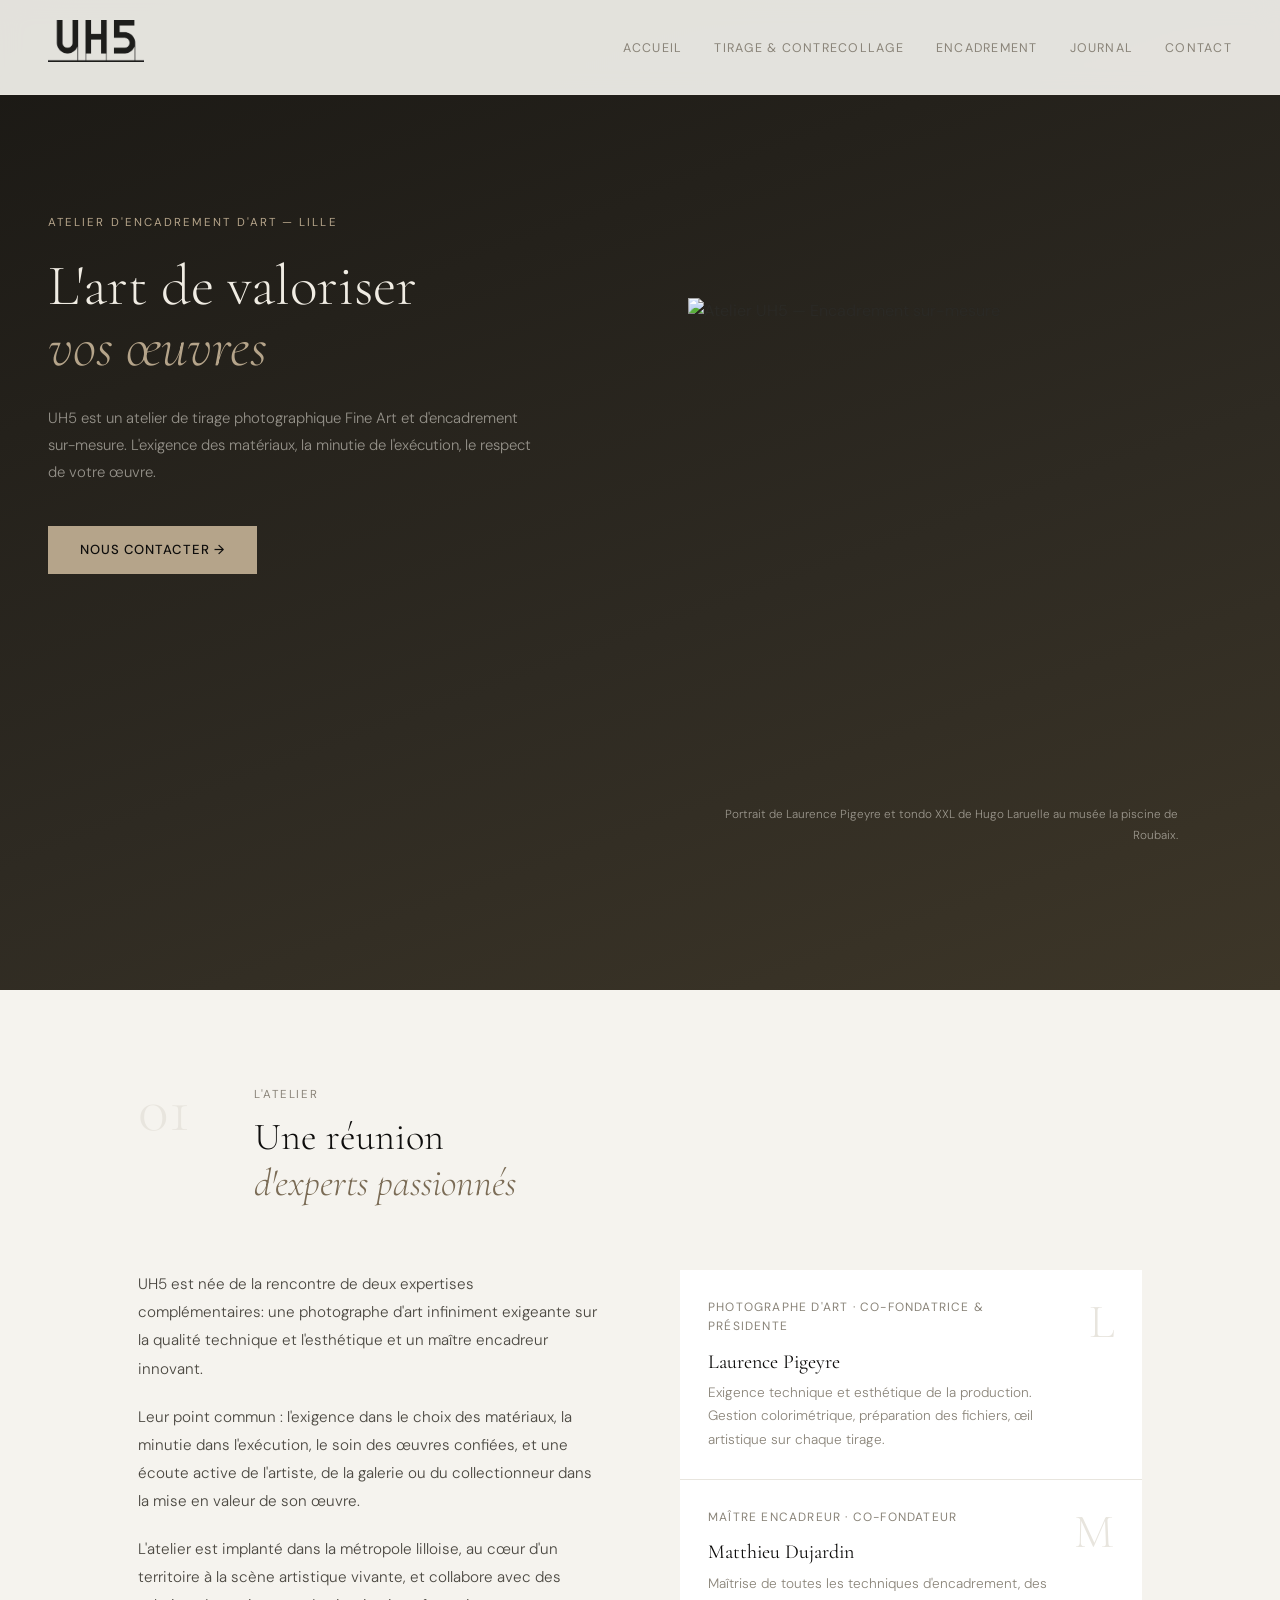
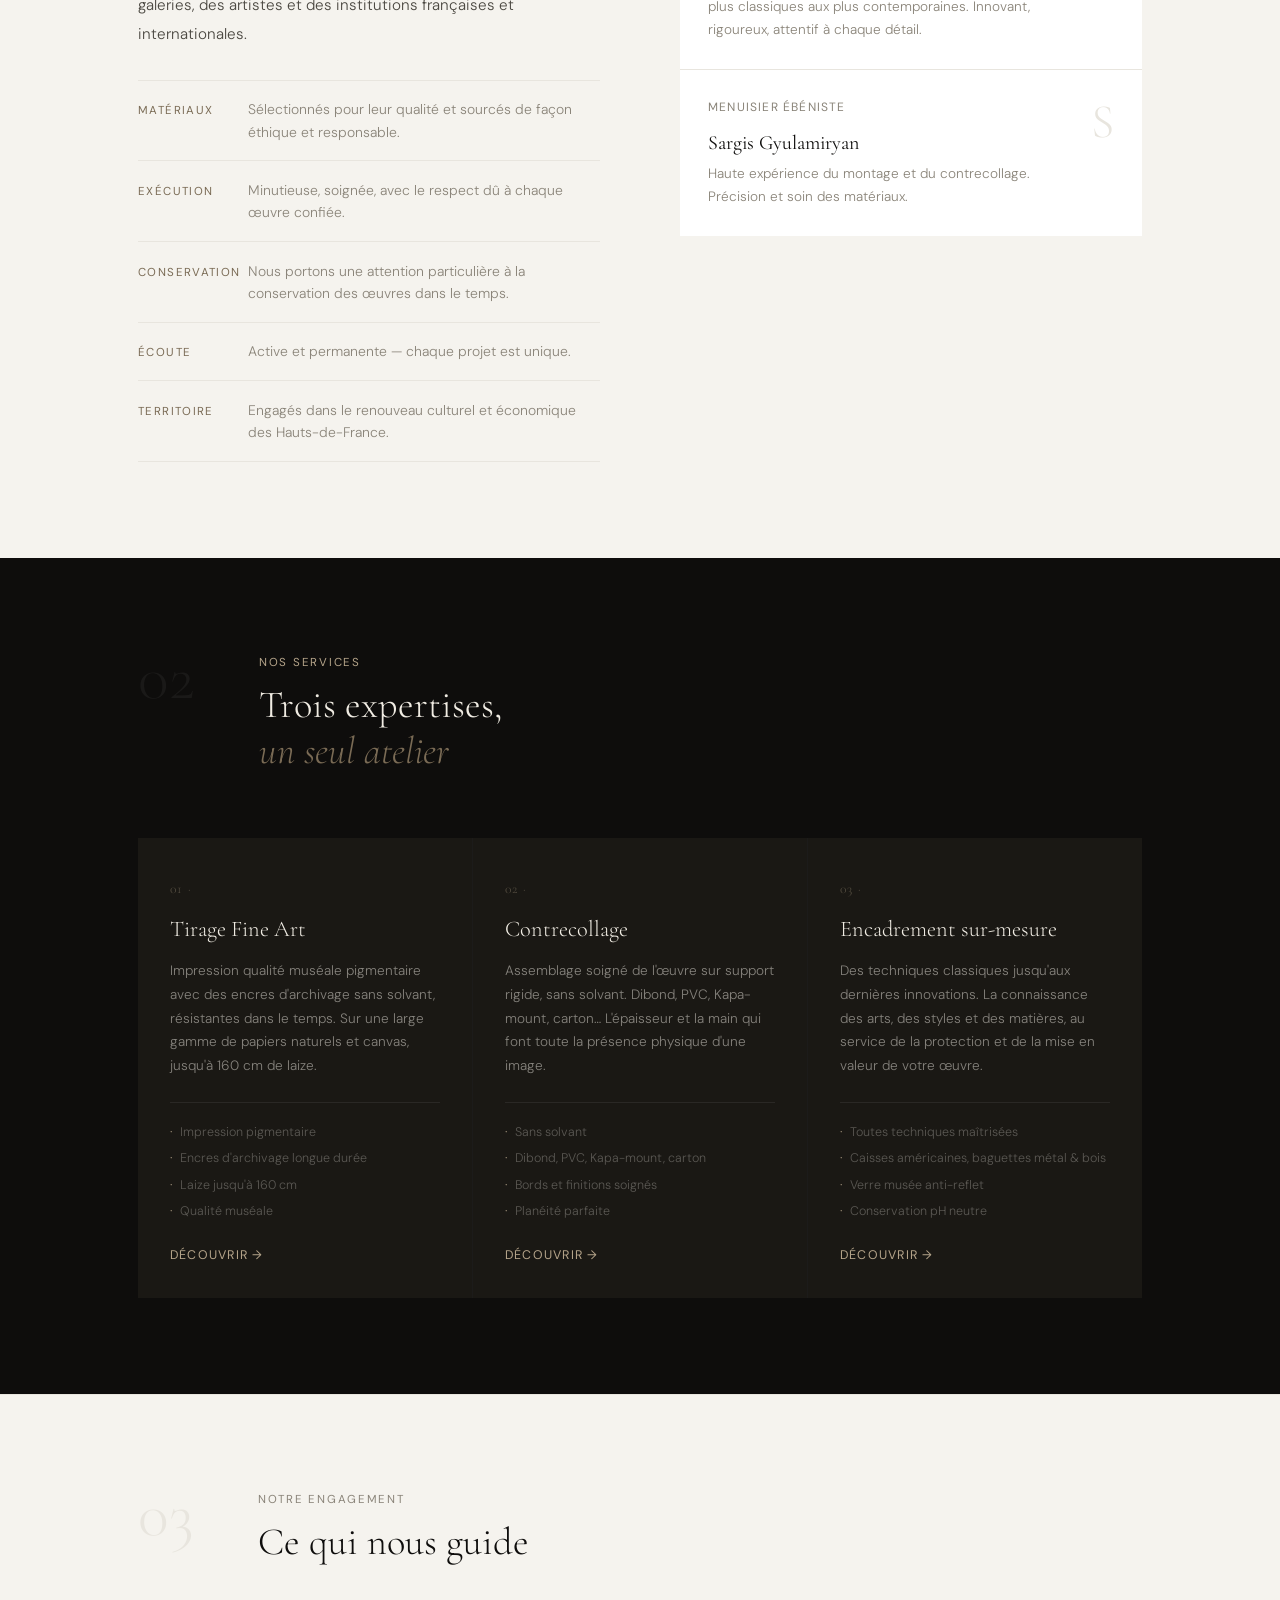
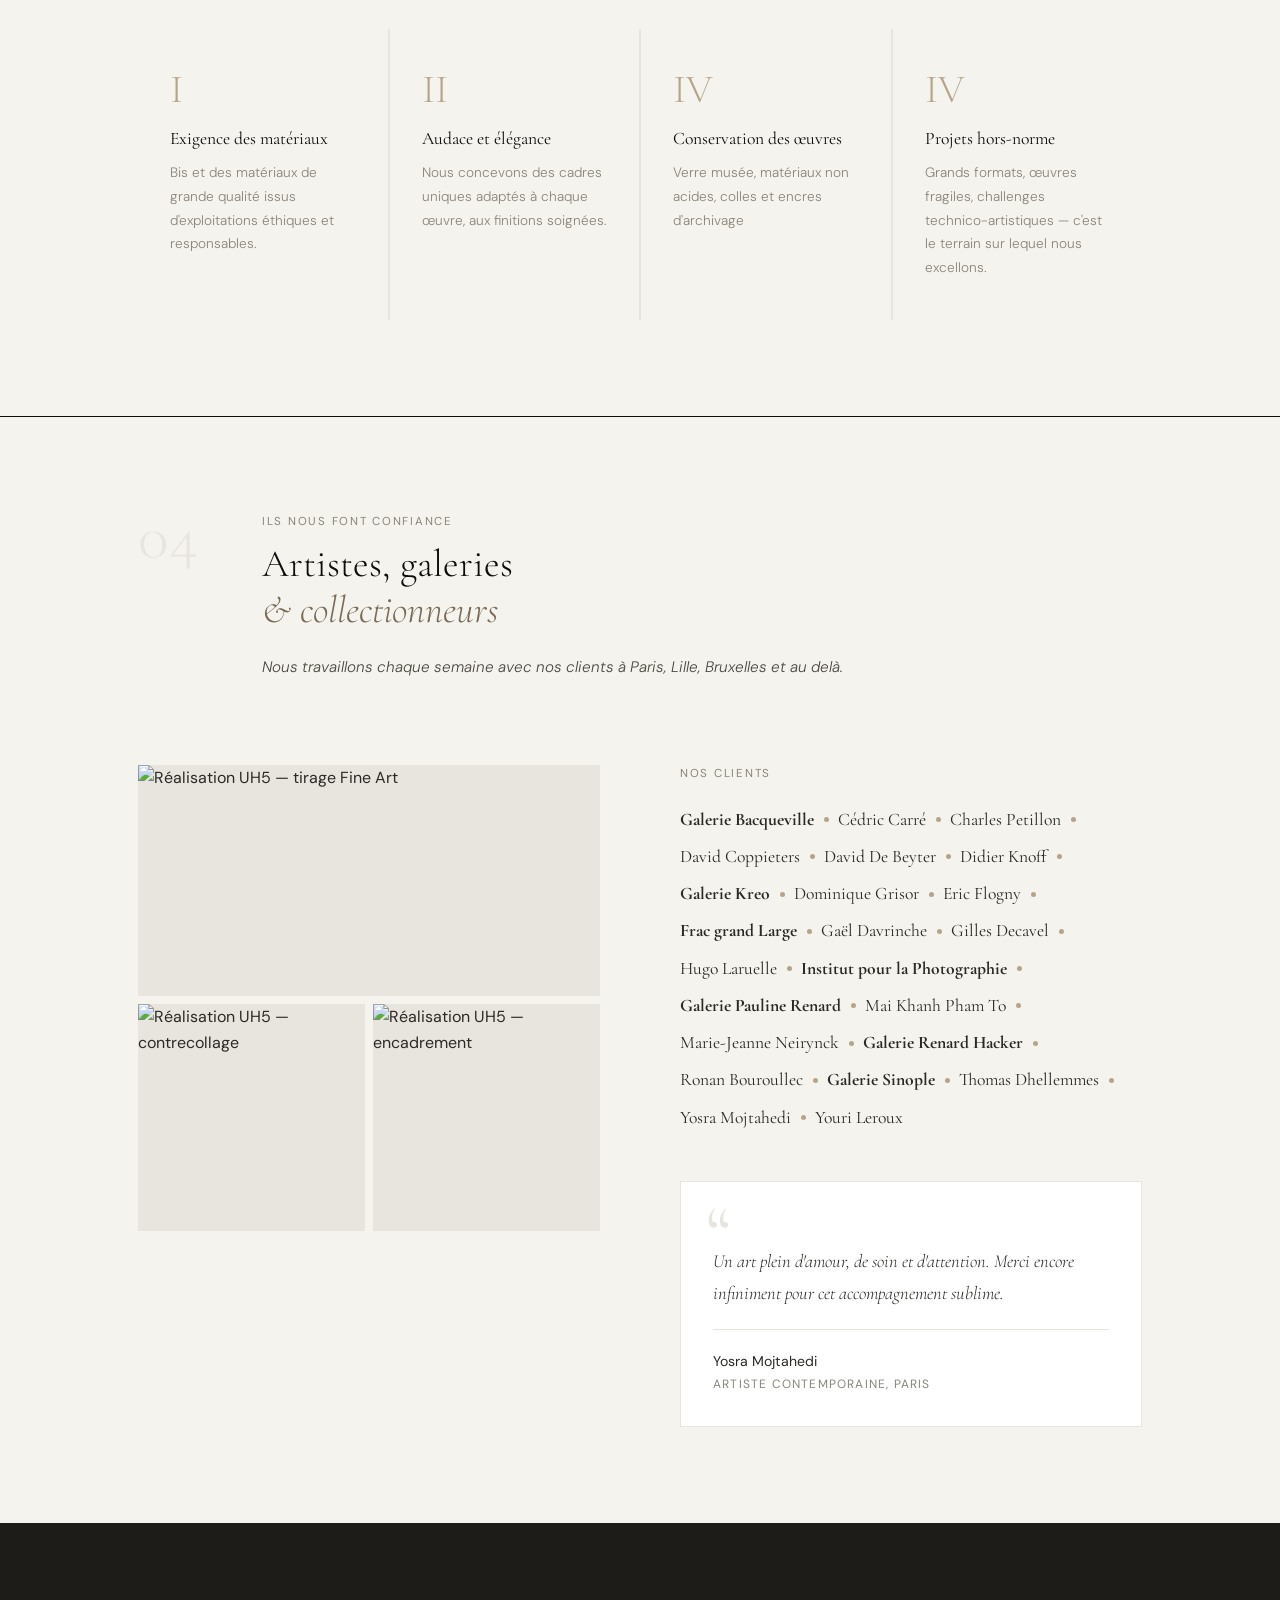
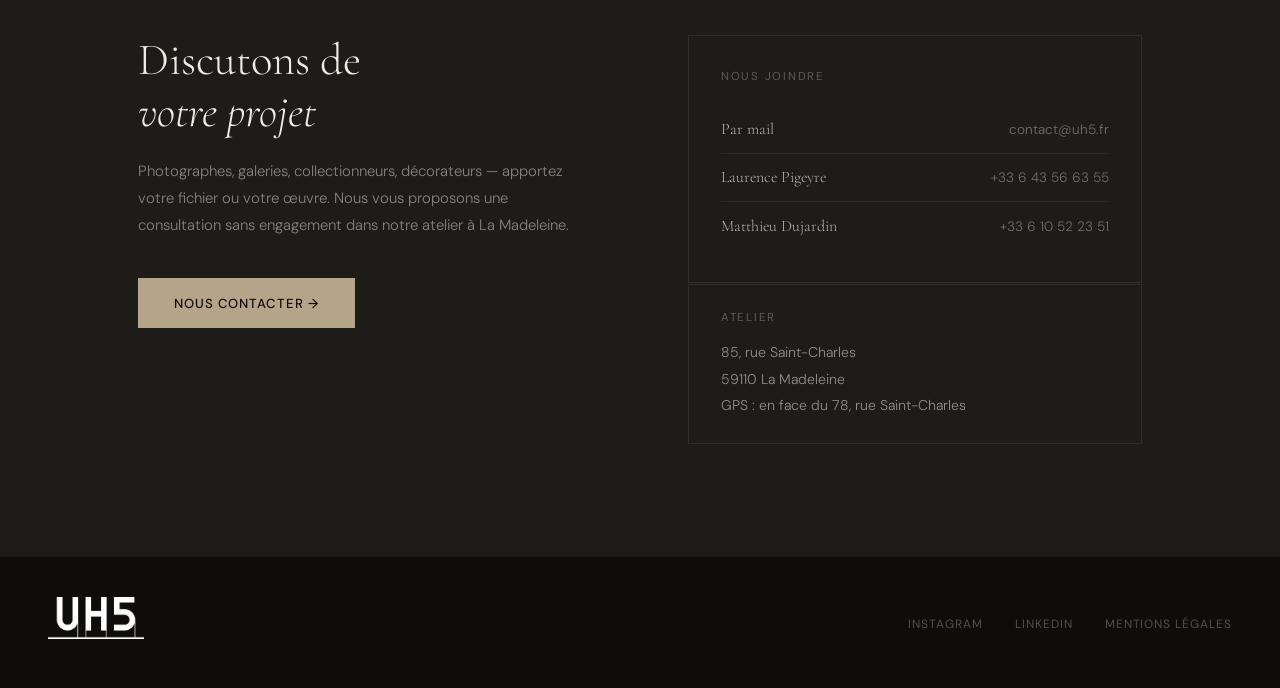
==== index.html @ edb60bd6 "new logos 250 pix" ====
<!DOCTYPE html>
<html lang="fr">
<head>
  <meta charset="UTF-8">
  <meta name="viewport" content="width=device-width, initial-scale=1.0">
  <title>UH5 – Tirage Fine Art, Contrecollage & Encadrement à Lille</title>
  <meta name="description" content="UH5 est un atelier spécialisé dans le tirage Fine Art, le contrecollage et l'encadrement sur-mesure à La Madeleine, près de Lille. Qualité muséale, grands formats, experts passionnés.">
  <meta name="keywords" content="tirage fine art Lille, encadrement sur-mesure Nord, contrecollage photo Hauts-de-France, atelier photo Roubaix, impression pigmentaire Lille, encadreur Lille">
  <link rel="canonical" href="https://www.uh5.fr/">
  <link rel="preconnect" href="https://fonts.googleapis.com">
  <link rel="preconnect" href="https://fonts.gstatic.com" crossorigin>
  <link href="https://fonts.googleapis.com/css2?family=Cormorant+Garamond:ital,wght@0,300;0,400;0,500;1,300;1,400&family=DM+Sans:wght@300;400;500&display=swap" rel="stylesheet">
  <link rel="stylesheet" href="style.css">
 <!-- UX NOTE  <script src="https://github.com/ninefortyonestudio/uxnote/releases/download/v1.0.0/uxnote.min-v1.0.0.js"></script> -->
  <link rel="icon" href="./favicon.ico" type="image/x-icon">
  <link rel="shortcut icon" href="./favicon.ico" type="image/x-icon">

</head>

<body>

  <!-- Navigation -->
  <nav>
    <a href="/" class="nav-logo"><img class="nav-logo-img" src="img/logo-uh5_250.webp" alt="Logo UH5"></a>
    

    <ul class="nav-links">
      <li><a href="index.html">Accueil</a></li>
      <li><a href="tirage-contrecollage.html">Tirage & Contrecollage</a></li>
      <li><a href="encadrement.html">Encadrement</a></li>
      <li><a href="https://uhcinq.substack.com" target="_blank" rel="nofollow">Journal</a></li>
      <li><a href="#contact">Contact</a></li>
    </ul>

    <button class="nav-burger" id="burger" aria-label="Menu" aria-expanded="false">
      <span></span>
      <span></span>
      <span></span>
    </button>
  </nav>

  <!-- Menu overlay -->
  <div class="nav-menu" id="nav-menu" role="dialog" aria-label="Navigation principale">
    <ul>
      <li><a href="index.html">Accueil</a></li>
      <li><a href="tirage-contrecollage.html">Tirage & Contrecollage</a></li>
      <li><a href="encadrement.html">Encadrement</a></li>
      <li><a href="https://uhcinq.substack.com" target="_blank" rel="nofollow">Journal</a></li>
      <li><a href="#contact">Contact</a></li>
    </ul>
    <div class="nav-menu-footer">
      <div class="nav-menu-address">
        85, rue Saint-Charles<br>
        59110 La Madeleine
      </div>
      <div class="nav-menu-tel">
        +33 6 43 56 63 55<br>
        +33 6 10 52 23 51
      </div>
    </div>
  </div>

  <!-- Hero split -->
  <section class="hero">
    <div class="hero-left">
      <div class="hero-grain"></div>
      <div class="hero-left-content">
        <span class="hero-eyebrow">Atelier d'encadrement d'art — Lille</span>
        <h1 class="hero-title">L'art de valoriser<br><em>vos œuvres</em></h1>
        <p class="hero-tagline">UH5 est un atelier de tirage photographique Fine Art et d'encadrement sur-mesure. L'exigence des matériaux, la minutie de l'exécution, le respect de votre œuvre.</p>
        <a href="#contact" class="hero-cta">Nous contacter →</a>
      </div>
    </div>
     <div class="hero-right">
      <div class="hero-right-image-container">
      <img src="img/PISCINE HUGO LAURENCE_DxO2.webp" alt="Atelier UH5 — Encadrement sur-mesure" class="hero-right-image">
       <p class="hero-legende">Portrait de Laurence Pigeyre et tondo XXL de Hugo Laruelle au musée la piscine de Roubaix.</p>
      </div>
    </div>
  </section>

  <!-- Qui sommes-nous -->
  <section class="about-section" id="qui">
    <div class="container">
      <div class="section-header">
        <div class="section-num">01</div>
        <div>
          <div class="section-label">L'atelier</div>
          <h2 class="section-title">Une réunion<br><em>d'experts passionnés</em></h2>
        </div>
      </div>
      <div class="about-grid">
        <div class="about-body">
          <p>UH5 est née de la rencontre de deux expertises complémentaires: une photographe d'art infiniment exigeante sur la qualité technique et l'esthétique et un maître encadreur innovant.</p>
          <p>Leur point commun : l'exigence dans le choix des matériaux, la minutie dans l'exécution, le soin des œuvres confiées, et une écoute active de l'artiste, de la galerie ou du collectionneur dans la mise en valeur de son œuvre.</p>
          <p>L'atelier est implanté dans la métropole lilloise, au cœur d'un territoire à la scène artistique vivante, et collabore avec des galeries, des artistes et des institutions françaises et internationales.</p>

          <div class="about-values">
            <div class="about-value">
              <span class="about-value-label">Matériaux</span>
              <p>Sélectionnés pour leur qualité et sourcés de façon éthique et responsable.</p>
            </div>
            <div class="about-value">
              <span class="about-value-label">Exécution</span>
              <p>Minutieuse, soignée, avec le respect dû à chaque œuvre confiée.</p>
            </div>
            <div class="about-value">
              <span class="about-value-label">Conservation</span>
              <p>Nous portons une attention particulière à la conservation des œuvres dans le temps.</p>
            </div>
            <div class="about-value">
              <span class="about-value-label">Écoute</span>
              <p>Active et permanente — chaque projet est unique.</p>
            </div>
            <div class="about-value">
              <span class="about-value-label">Territoire</span>
              <p>Engagés dans le renouveau culturel et économique des Hauts-de-France.</p>
            </div>
          </div>
        </div>

        <div class="team-grid">
          <div class="team-member">
            <div class="team-member-info">
              <div class="team-member-role">Photographe d'art · Co-fondatrice & Présidente</div>
              <div class="team-member-name">Laurence Pigeyre</div>
              <p class="team-member-desc">Exigence technique et esthétique de la production. Gestion colorimétrique, préparation des fichiers, œil artistique sur chaque tirage.</p>
            </div>
            <div class="team-member-initial">L</div>
          </div>
          <div class="team-member">
            <div class="team-member-info">
              <div class="team-member-role">Maître encadreur · Co-fondateur</div>
              <div class="team-member-name">Matthieu Dujardin</div>
              <p class="team-member-desc">Maîtrise de toutes les techniques d'encadrement, des plus classiques aux plus contemporaines. Innovant, rigoureux, attentif à chaque détail.</p>
            </div>
            <div class="team-member-initial">M</div>
          </div>
          <div class="team-member">
            <div class="team-member-info">
              <div class="team-member-role">Menuisier ébéniste</div>
              <div class="team-member-name">Sargis Gyulamiryan</div>
              <p class="team-member-desc">Haute expérience du montage et du contrecollage. Précision et soin des matériaux.</p>
            </div>
            <div class="team-member-initial">S</div>
          </div>
        </div>
      </div>
    </div>
  </section>

  <!-- Services -->
  <section class="services-section" id="services">
    <div class="container">
      <div class="section-header">
        <div class="section-num">02</div>
        <div>
          <div class="section-label">Nos services</div>
          <h2 class="section-title">Trois expertises,<br><em>un seul atelier</em></h2>
        </div>
      </div>
      <div class="services-grid">
        <div class="service-card">
          <div class="service-card-num">01 ·</div>
          <h3>Tirage Fine Art</h3>
          <p>Impression qualité muséale pigmentaire avec des encres d'archivage sans solvant, résistantes dans le temps. Sur une large gamme de papiers naturels et canvas, jusqu'à 160 cm de laize.</p>
          <div class="service-specs">
            <span class="service-spec">Impression pigmentaire</span>
            <span class="service-spec">Encres d'archivage longue durée</span>
            <span class="service-spec">Laize jusqu'à 160 cm</span>
            <span class="service-spec">Qualité muséale</span>
          </div>
          <a href="tirage-contrecollage.html" class="service-card-link">Découvrir →</a>
        </div>
        <div class="service-card">
          <div class="service-card-num">02 ·</div>
          <h3>Contrecollage</h3>
          <p>Assemblage soigné de l'œuvre sur support rigide, sans solvant. Dibond, PVC, Kapa-mount, carton… L'épaisseur et la main qui font toute la présence physique d'une image.</p>
          <div class="service-specs">
            <span class="service-spec">Sans solvant</span>
            <span class="service-spec">Dibond, PVC, Kapa-mount, carton</span>
            <span class="service-spec">Bords et finitions soignés</span>
            <span class="service-spec">Planéité parfaite</span>
          </div>
          <a href="tirage-contrecollage.html" class="service-card-link">Découvrir →</a>
        </div>
        <div class="service-card">
          <div class="service-card-num">03 ·</div>
          <h3>Encadrement sur-mesure</h3>
          <p>Des techniques classiques jusqu'aux dernières innovations. La connaissance des arts, des styles et des matières, au service de la protection et de la mise en valeur de votre œuvre.</p>
          <div class="service-specs">
            <span class="service-spec">Toutes techniques maîtrisées</span>
            <span class="service-spec">Caisses américaines, baguettes métal & bois</span>
            <span class="service-spec">Verre musée anti-reflet</span>
            <span class="service-spec">Conservation pH neutre</span>
          </div>
          <a href="encadrement.html" class="service-card-link">Découvrir →</a>
        </div>
      </div>
    </div>
  </section>

  <!-- Engagements -->
  <section class="engagement-section">
    <div class="container">
      <div class="section-header">
        <div class="section-num">03</div>
        <div>
          <div class="section-label">Notre engagement</div>
          <h2 class="section-title">Ce qui nous guide</h2>
        </div>
      </div>
      <div class="engagement-grid">
        <div class="engagement-item">
          <div class="engagement-num">I</div>
          <h3>Exigence des matériaux</h3>
          <p>Bis et des matériaux de grande qualité issus d'exploitations éthiques et responsables.</p>
        </div>
        <div class="engagement-item">
          <div class="engagement-num">II</div>
          <h3>Audace et élégance</h3>
          <p>Nous concevons des cadres uniques adaptés à chaque œuvre, aux finitions soignées.</p>
        </div>
        <div class="engagement-item">
          <div class="engagement-num">IV</div>
          <h3>Conservation des œuvres</h3>
          <p>Verre musée, matériaux non acides, colles et encres d'archivage</p>
        </div>
        <div class="engagement-item">
          <div class="engagement-num">IV</div>
          <h3>Projets hors-norme</h3>
          <p>Grands formats, œuvres fragiles, challenges technico-artistiques — c'est le terrain sur lequel nous excellons.</p>
        </div>
        
      </div>
    </div>
  </section>


  <section class="divide-section"></section>

  <!-- ─── SECTION RÉFÉRENCES ─── -->

<!-- Remplacer les noms de clients, les src des images, et le témoignage -->

<section class="ref-section">
  <div class="container">

    <div class="ref-header">
      <div class="ref-num">04</div>
      <div>
        <div class="ref-label">Ils nous font confiance</div>
        <h2 class="ref-title">Artistes, galeries<br><em>& collectionneurs</em></h2>
        <h3 class="ref-subtitle">Nous travaillons chaque semaine avec nos clients à Paris, Lille, Bruxelles et au delà.</h2>
      </div>
    </div>

    <div class="ref-body">

      <!-- Photos de réalisations -->
      <div class="ref-photos">
        <div class="ref-photo ref-photo--large">
          <img src="img/ref-boite_DxO2.webp" alt="Réalisation UH5 — tirage Fine Art">
        </div>
        <div class="ref-photo">
          <img src="img/ref_mai_DxO2.webp" alt="Réalisation UH5 — contrecollage">
        </div>
        <div class="ref-photo">
          <img src="img/ref-cadres_DxO2.webp" alt="Réalisation UH5 — encadrement">
        </div>
        
      </div>

      <div class="ref-right">

        <!-- Liste des clients -->
        <div class="ref-clients">
          <div class="ref-clients-label">Nos clients</div>
          <div class="ref-clients-list">
            <span class="ref-client-name"><b>Galerie Bacqueville</b></span><span class="ref-client-sep"></span>
     <span class="ref-client-name">Cédric Carré</span><span class="ref-client-sep"></span>      
<span class="ref-client-name">Charles Petillon</span><span class="ref-client-sep"></span>
<span class="ref-client-name">David Coppieters</span><span class="ref-client-sep"></span>
<span class="ref-client-name">David De Beyter</span><span class="ref-client-sep"></span>
<span class="ref-client-name">Didier Knoff</span><span class="ref-client-sep"></span>
<span class="ref-client-name"><b>Galerie Kreo</b></span></span><span class="ref-client-sep"></span>
<span class="ref-client-name">Dominique Grisor</span><span class="ref-client-sep"></span>
<span class="ref-client-name">Eric Flogny</span><span class="ref-client-sep"></span>
<span class="ref-client-name"><b>Frac grand Large</b></span><span class="ref-client-sep"></span>
<span class="ref-client-name">Gaël Davrinche</span><span class="ref-client-sep"></span>
<span class="ref-client-name">Gilles Decavel</span><span class="ref-client-sep"></span>
<span class="ref-client-name">Hugo Laruelle</span><span class="ref-client-sep"></span>
<span class="ref-client-name"><b>Institut pour la Photographie</b></span><span class="ref-client-sep"></span>
<span class="ref-client-name"><b>Galerie Pauline Renard</b></span><span class="ref-client-sep"></span>
<span class="ref-client-name">Mai Khanh Pham To</span><span class="ref-client-sep"></span>
<span class="ref-client-name">Marie-Jeanne Neirynck</span><span class="ref-client-sep"></span>
<span class="ref-client-name"><b>Galerie Renard Hacker</b></span><span class="ref-client-sep"></span>
<span class="ref-client-name">Ronan Bouroullec</span><span class="ref-client-sep"></span>
<span class="ref-client-name"><b>Galerie Sinople</b></span><span class="ref-client-sep"></span>
<span class="ref-client-name">Thomas Dhellemmes</span><span class="ref-client-sep"></span>
<span class="ref-client-name">Yosra Mojtahedi</span><span class="ref-client-sep"></span>
<span class="ref-client-name">Youri Leroux</span>
          </div>
        </div>

        <!-- Témoignage -->
        <div class="ref-testimonial">
          <div class="ref-testimonial-text">
            Un art plein d'amour, de soin et d'attention. Merci encore infiniment pour cet accompagnement sublime.
               </div>
          <div class="ref-testimonial-author">
            <div class="ref-testimonial-name">Yosra Mojtahedi</div>
            <div class="ref-testimonial-role">Artiste contemporaine, Paris</div>
          </div>
        </div>

      </div>
    </div>

  </div>
</section>



  <!-- CTA / Contact -->
  <section class="cta-section" id="contact">
    <div class="container">
      <div class="cta-grid">
        <div class="cta-left">
          
          <h2 class="cta-title">Discutons de<br><em>votre projet</em></h2>
          <p class="cta-text">Photographes, galeries, collectionneurs, décorateurs — apportez votre fichier ou votre œuvre. Nous vous proposons une consultation sans engagement dans notre atelier à La Madeleine.</p>
          <div class="cta-buttons">
            <a href="mailto:contact@uh5.fr" class="btn-primary">Nous contacter →</a>
            </div>
        </div>
        <div class="cta-right">
          <div class="contact-block">
            <div class="contact-block-title">Nous joindre</div>
            <div class="contact-person">
              <span class="contact-name">Par mail</span>
              <span class="contact-tel">contact@uh5.fr</span>
            </div>
            <div class="contact-person">
              <span class="contact-name">Laurence Pigeyre</span>
               <span><a class="contact-tel" href="tel:0643566355">+33 6 43 56 63 55</a></span>
            </div>
            <div class="contact-person">
              <span class="contact-name">Matthieu Dujardin</span>
              <span><a class="contact-tel" href="tel:0610522351">+33 6 10 52 23 51</a></span>
            </div>
          </div>
          <div class="address-block">
            <div class="address-title">Atelier</div>
            <div class="address-text">
              85, rue Saint-Charles<br>
              59110 La Madeleine<br>
              GPS : en face du 78, rue Saint-Charles
            </div>
          </div>
        </div>
      </div>
    </div>
  </section>

  <!-- Footer -->
<footer>
    <span class="footer-logo"><img class="nav-logo-img" src="img/logo-uh5_250_w.webp" alt="Logo UH5"></span>
    
    
    <ul class="footer-links">
      <li><a href="https://www.instagram.com/uh5_roubaix/">Instagram</a></li>
      <li><a href="https://www.linkedin.com/company/uh5/">Linkedin</a></li>
      <li><a href="mentions_legales.html">Mentions légales</a></li>
      </ul>
  </footer>

  <script>
    const burger = document.getElementById('burger');
    const menu = document.getElementById('nav-menu');

    burger.addEventListener('click', () => {
      const isOpen = menu.classList.toggle('is-open');
      burger.classList.toggle('is-open', isOpen);
      burger.setAttribute('aria-expanded', isOpen);
      document.body.style.overflow = isOpen ? 'hidden' : '';
    });

    // Fermer le menu au clic sur un lien
    menu.querySelectorAll('a').forEach(link => {
      link.addEventListener('click', () => {
        menu.classList.remove('is-open');
        burger.classList.remove('is-open');
        burger.setAttribute('aria-expanded', 'false');
        document.body.style.overflow = '';
      });
    });

    // Fermer avec Échap
    document.addEventListener('keydown', e => {
      if (e.key === 'Escape' && menu.classList.contains('is-open')) {
        menu.classList.remove('is-open');
        burger.classList.remove('is-open');
        burger.setAttribute('aria-expanded', 'false');
        document.body.style.overflow = '';
        burger.focus();
      }
    });
  </script>

</body>
</html>
---- style.css ----
:root {
      --black: #0e0d0c;
      --off-white: #f5f3ee;
      --warm-gray: #8a8479;
      --light-gray: #e8e5de;
      --accent: #b5a48a;
      --accent-dark: #7a6b55;
      --text: #2a2925;
      --serif: 'Cormorant Garamond', Georgia, serif;
      --sans: 'DM Sans', sans-serif;
    }

    *, *::before, *::after { box-sizing: border-box; margin: 0; padding: 0; }
    html { scroll-behavior: smooth; }
    body {
      font-family: var(--sans);
      background: var(--off-white);
      color: var(--text);
      font-size: 16px;
      line-height: 1.6;
      -webkit-font-smoothing: antialiased;
    }

    /* ─── NAV ─── */
    nav {
      position: fixed;
      top: 0; left: 0; right: 0;
      z-index: 200;
      display: flex;
      align-items: center;
      justify-content: space-between;
      padding: 1.25rem 3rem;
      background: rgba(245, 243, 238, 0.92);
      backdrop-filter: blur(12px);
      border-bottom: 1px solid var(--light-gray);
    }
    .nav-logo {
      font-family: var(--serif);
      font-size: 1.5rem;
      font-weight: 300;
      letter-spacing: .15em;
      text-transform: uppercase;
      color: var(--black);
      text-decoration: none;
      position: relative;
      z-index: 201;
      
    }

       .nav-logo-img {
      width: 96px;
    }

    /* Burger button & nav links */

    .nav-links {
      display: flex;
      gap: 2rem;
      list-style: none;
    }
    .nav-links a {
      font-size: .78rem;
      font-weight: 400;
      letter-spacing: .1em;
      text-transform: uppercase;
      color: var(--warm-gray);
      text-decoration: none;
      transition: color .2s;
    }
    .nav-links a:hover { color: var(--text); }

    .nav-burger {
      display: flex;
      flex-direction: column;
      justify-content: center;
      gap: 5px;
      width: 32px;
      height: 32px;
      background: none;
      border: none;
      cursor: pointer;
      padding: 0;
      position: relative;
      z-index: 201;
    }
    .nav-burger span {
      display: block;
      height: 1px;
      background: var(--black);
      transition: transform .35s cubic-bezier(.4,0,.2,1), opacity .2s, width .3s;
      transform-origin: center;
    }
    .nav-burger span:nth-child(1) { width: 24px; }
    .nav-burger span:nth-child(2) { width: 16px; }
    .nav-burger span:nth-child(3) { width: 20px; }

    /* Open state */
    .nav-burger.is-open span:nth-child(1) {
      width: 22px;
      transform: translateY(6px) rotate(45deg);
    }
    .nav-burger.is-open span:nth-child(2) {
      opacity: 0;
      transform: scaleX(0);
    }
    .nav-burger.is-open span:nth-child(3) {
      width: 22px;
      transform: translateY(-6px) rotate(-45deg);
    }

    /* Menu overlay */
    .nav-menu {
      position: fixed;
      inset: 0;
      z-index: 199;
      background: rgba(245, 243, 238, 0.98);
      backdrop-filter: blur(20px);
      display: flex;
      flex-direction: column;
      justify-content: center;
      padding: 6rem 3rem 3rem;
      opacity: 0;
      pointer-events: none;
      transition: opacity .35s cubic-bezier(.4,0,.2,1);
    }
    .nav-menu.is-open {
      opacity: 1;
      pointer-events: all;
    }
    .nav-menu ul {
      list-style: none;
      margin-bottom: auto;
    }
    .nav-menu ul li {
      overflow: hidden;
    }
    .nav-menu ul li a {
      display: block;
      font-family: var(--serif);
      font-size: clamp(2rem, 5vw, 3.5rem);
      font-weight: 300;
      color: var(--black);
      text-decoration: none;
      line-height: 1.1;
      padding: .6rem 0;
      border-bottom: 1px solid var(--light-gray);
      transform: translateY(30px);
      opacity: 0;
      transition: color .2s, transform .4s cubic-bezier(.4,0,.2,1), opacity .4s cubic-bezier(.4,0,.2,1);
    }
    .nav-menu ul li a em {
      font-style: italic;
      color: var(--accent-dark);
    }
    .nav-menu.is-open ul li a {
      transform: translateY(0);
      opacity: 1;
    }
    .nav-menu.is-open ul li:nth-child(1) a { transition-delay: .05s; }
    .nav-menu.is-open ul li:nth-child(2) a { transition-delay: .1s; }
    .nav-menu.is-open ul li:nth-child(3) a { transition-delay: .15s; }
    .nav-menu.is-open ul li:nth-child(4) a { transition-delay: .2s; }
    .nav-menu.is-open ul li:nth-child(5) a { transition-delay: .25s; }
    .nav-menu ul li a:hover { color: var(--accent-dark); }
    .nav-menu ul li a.active { color: var(--accent-dark); }

    .nav-menu-footer {
      border-top: 1px solid var(--light-gray);
      padding-top: 2rem;
      display: flex;
      justify-content: space-between;
      align-items: flex-end;
      opacity: 0;
      transform: translateY(10px);
      transition: opacity .4s .3s, transform .4s .3s;
    }
    .nav-menu.is-open .nav-menu-footer {
      opacity: 1;
      transform: translateY(0);
    }
    .nav-menu-address {
      font-size: .75rem;
      letter-spacing: .12em;
      text-transform: uppercase;
      color: var(--warm-gray);
      line-height: 2;
    }
    .nav-menu-tel {
      text-align: right;
      font-size: .78rem;
      font-weight: 300;
      color: var(--warm-gray);
      line-height: 2;
    }

    /* ─── HERO ─── */
    .hero {
      min-height: 110vh;
      background: linear-gradient(160deg, #1a1814 0%, #2e2a22 60%, #3d3628 100%);
      display: grid;
      grid-template-columns: 1fr 1fr;
      position: relative;
      overflow: hidden;
    }
    .hero-left {
      
      display: block;
      flex-direction: column;
      justify-content: flex-end;
      padding: 7rem 3rem 3rem;
      position: relative;
      overflow: hidden;
    }
    .hero-grain {
      position: absolute;
      inset: 0;
      opacity: .04;
      
    }
    .hero-left-content { position: relative; z-index: 2; }
    .hero-eyebrow {
      display: inline-block;
      font-size: .72rem;
      font-weight: 400;
      letter-spacing: .18em;
      text-transform: uppercase;
      color: var(--accent);
      margin-bottom: 1.5rem;
    }
    .hero-title {
      font-family: var(--serif);
      font-size: clamp(2.8rem, 4.5vw, 5rem);
      font-weight: 300;
      line-height: 1.05;
      color: #f0ece3;
      margin-bottom: 1.75rem;
    }
    .hero-title em { font-style: italic; color: var(--accent); }
    .hero-tagline {
      font-size: .93rem;
      font-weight: 300;
      color: rgba(240,236,227,.55);
      line-height: 1.8;
      max-width: 90%;
      margin-bottom: 2.5rem;
    }
    .hero-legende {
      font-size: .73rem;
      font-weight: 300;
      color: rgba(240,236,227,.55);
      line-height: 1.8;
      max-width: 90%;
      margin-top: 1rem;
      margin-bottom: 1rem;
      text-align: end;
    }


    .hero-cta {
      display: inline-flex;
      align-items: center;
      gap: .75rem;
      padding: .85rem 2rem;
      background: var(--accent);
      color: var(--black);
      font-size: .82rem;
      font-weight: 500;
      letter-spacing: .08em;
      text-transform: uppercase;
      text-decoration: none;
      transition: background .2s, gap .2s;
    }
    .hero-cta:hover { background: #c4b49a; gap: 1rem; }


 
    .hero-right {
      display: flex;
      flex-direction: column;
      justify-content: flex-end;
      padding: 2rem 3rem 2rem;
      position: relative;
    }

 .hero-right-image-container {

      display: block;
    }


    .hero-right-image {
      display: block;
      width: 90%;
      aspect-ratio: 1 / 1;
      object-fit: cover;
      
    }

    .hero-right-top {
      position: absolute;
      top: 2rem; left: 3rem; right: 3rem;
    }

    /* ─── LAYOUT ─── */
    .container {
      max-width: 1100px;
      margin: 0 auto;
      padding: 0 3rem;
    }
    section { padding: 6rem 0; }

    .section-header {
      display: flex;
      align-items: flex-start;
      gap: 4rem;
      margin-bottom: 4rem;
    }
    .section-num {
      font-family: var(--serif);
      font-size: 4rem;
      font-weight: 300;
      color: var(--light-gray);
      line-height: 1;
      flex-shrink: 0;
      margin-top: -.5rem;
    }
    .section-label {
      font-size: .72rem;
      font-weight: 400;
      letter-spacing: .15em;
      text-transform: uppercase;
      color: var(--warm-gray);
      margin-bottom: .6rem;
    }
    .section-title {
      font-family: var(--serif);
      font-size: clamp(1.8rem, 3vw, 2.6rem);
      font-weight: 300;
      line-height: 1.2;
      color: var(--black);
    }
    .section-title em { font-style: italic; color: var(--accent-dark); }

    /* ─── QUI SOMMES-NOUS ─── */
    .about-section { background: var(--off-white); }
    .about-grid {
      display: grid;
      grid-template-columns: 1fr 1fr;
      gap: 5rem;
      align-items: start;
    }
    .about-body p {
      font-size: .95rem;
      font-weight: 300;
      line-height: 1.85;
      color: #4a4740;
      margin-bottom: 1.25rem;
    }
    .about-values {
      margin-top: 2rem;
      border-top: 1px solid var(--light-gray);
    }
    .about-value {
      display: flex;
      gap: 1.25rem;
      padding: 1.1rem 0;
      border-bottom: 1px solid var(--light-gray);
      align-items: baseline;
    }
    .about-value-label {
      font-size: .72rem;
      letter-spacing: .12em;
      text-transform: uppercase;
      color: var(--accent-dark);
      flex-shrink: 0;
      width: 90px;
    }
    .about-value p {
      font-size: .87rem;
      font-weight: 300;
      color: var(--warm-gray);
      line-height: 1.6;
      margin-bottom: 0;
    }
    .team-grid {
      display: flex;
      flex-direction: column;
      gap: 1px;
      background: var(--light-gray);
    }
    .team-member {
      background: #fff;
      padding: 1.75rem;
      display: flex;
      justify-content: space-between;
      align-items: flex-start;
      gap: 1.5rem;
    }
    .team-member-info { flex: 1; }
    .team-member-name {
      font-family: var(--serif);
      font-size: 1.25rem;
      font-weight: 400;
      color: var(--black);
      margin-bottom: .2rem;
    }
    .team-member-role {
      font-size: .75rem;
      letter-spacing: .1em;
      text-transform: uppercase;
      color: var(--warm-gray);
      margin-bottom: .6rem;
    }
    .team-member-desc {
      font-size: .85rem;
      font-weight: 300;
      color: var(--warm-gray);
      line-height: 1.7;
    }
    .team-member-initial {
      font-family: var(--serif);
      font-size: 3rem;
      font-weight: 300;
      color: var(--light-gray);
      line-height: 1;
      flex-shrink: 0;
    }

    /* ─── SERVICES ─── */
    .services-section { background: var(--black); }
    .services-section .section-num { color: rgba(255,255,255,.05); }
    .services-section .section-label { color: var(--accent); }
    .services-section .section-title { color: #f0ece3; }
    .services-grid {
      display: grid;
      grid-template-columns: repeat(3, 1fr);
      gap: 1px;
      background: rgba(255,255,255,.06);
    }
    .service-card {
      background: #1a1814;
      padding: 2.5rem 2rem 2rem;
      display: flex;
      flex-direction: column;
      gap: 1rem;
      transition: background .25s;
      position: relative;
      overflow: hidden;
    }
    .service-card::before {
      content: '';
      position: absolute;
      top: 0; left: 0; right: 0;
      height: 1px;
      background: var(--accent);
      transform: scaleX(0);
      transform-origin: left;
      transition: transform .3s;
    }
    .service-card:hover { background: #221e18; }
    .service-card:hover::before { transform: scaleX(1); }
    .service-card-num {
      font-family: var(--serif);
      font-size: .85rem;
      font-weight: 300;
      color: rgba(181,164,138,.4);
      letter-spacing: .1em;
    }
    .service-card h3 {
      font-family: var(--serif);
      font-size: 1.4rem;
      font-weight: 300;
      color: #f0ece3;
      line-height: 1.2;
    }
    .service-card p {
      font-size: .85rem;
      font-weight: 300;
      color: rgba(240,236,227,.5);
      line-height: 1.75;
      flex: 1;
    }
    .service-card-link {
      display: inline-flex;
      align-items: center;
      gap: .5rem;
      font-size: .78rem;
      letter-spacing: .1em;
      text-transform: uppercase;
      color: var(--accent);
      text-decoration: none;
      transition: gap .2s;
      margin-top: .5rem;
    }
    .service-card-link:hover { gap: .8rem; }
    .service-specs {
      margin-top: .5rem;
      padding-top: 1.25rem;
      border-top: 1px solid rgba(255,255,255,.07);
      display: flex;
      flex-direction: column;
      gap: .4rem;
    }
    .service-spec {
      font-size: .78rem;
      font-weight: 300;
      color: rgba(240,236,227,.3);
      display: flex;
      align-items: center;
      gap: .5rem;
    }
    .service-spec::before {
      content: '·';
      color: var(--accent);
    }

    /* ─── ENGAGEMENT ─── */
    .engagement-section { background: var(--off-white); border-top: 1px solid var(--light-gray); }
    .engagement-grid {
      display: grid;
      grid-template-columns: repeat(4, 1fr);
      gap: 2px;
      background: var(--light-gray);
    }
    .engagement-item {
      background: var(--off-white);
      padding: 2.5rem 2rem;
      transition: background .2s;
    }
    .engagement-item:hover { background: #eceae3; }
    .engagement-num {
      font-family: var(--serif);
      font-size: 2.5rem;
      font-weight: 300;
      color: var(--accent);
      line-height: 1;
      margin-bottom: 1rem;
    }
    .engagement-item h3 {
      font-family: var(--serif);
      font-size: 1.1rem;
      font-weight: 400;
      color: var(--black);
      margin-bottom: .5rem;
    }
    .engagement-item p {
      font-size: .85rem;
      font-weight: 300;
      color: var(--warm-gray);
      line-height: 1.75;
    }
   .divide-section { background: var(--black);padding: 0; height: 1px; }

    /* ─── RÉFÉRENCES ─── */
    .ref-section { background: var(--off-white); }

    .ref-header {
      display: flex;
      align-items: flex-start;
      gap: 4rem;
      margin-bottom: 4rem;
    }
    .ref-num {
      font-family: var(--serif);
      font-size: 4rem;
      font-weight: 300;
      color: var(--light-gray);
      line-height: 1;
      flex-shrink: 0;
      margin-top: -.5rem;
    }
    .ref-label {
      font-size: .72rem;
      font-weight: 400;
      letter-spacing: .15em;
      text-transform: uppercase;
      color: var(--warm-gray);
      margin-bottom: .6rem;
    }
    .ref-title {
      font-family: var(--serif);
      font-size: clamp(1.8rem, 3vw, 2.6rem);
      font-weight: 300;
      line-height: 1.2;
      color: var(--black);
    }
    .ref-title em { font-style: italic; color: var(--accent-dark); }
    .ref-subtitle {
      font-family: var(--sans);
      font-style: italic;
      font-size: .95rem;
      line-height: 1.85;
      font-weight: 300;
      color: #4a4740;
      margin-top: 1.25rem;
      margin-bottom: 1.25rem;

    }

    .ref-body {
      display: grid;
      grid-template-columns: 1fr 1fr;
      gap: 5rem;
      align-items: start;
    }

    /* Photos */
    .ref-photos {
      display: grid;
      grid-template-columns: 1fr 1fr;
      gap: 8px;
    }
    .ref-photo {
      background: var(--light-gray);
      overflow: hidden;
      aspect-ratio: 1 / 1;
    }
    .ref-photo--large {
      grid-column: span 2;
      aspect-ratio: 2 / 1;
    }
    .ref-photo img {
      width: 100%;
      height: 100%;
      object-fit: cover;
      display: block;
    }

    /* Clients */
    .ref-right {
      display: flex;
      flex-direction: column;
      gap: 3rem;
    }
    .ref-clients-label {
      font-size: .72rem;
      font-weight: 400;
      letter-spacing: .15em;
      text-transform: uppercase;
      color: var(--warm-gray);
      margin-bottom: 1.25rem;
    }
    .ref-clients-list {
      display: flex;
      flex-wrap: wrap;
      align-items: center;
      gap: .35rem .1rem;
      line-height: 1.8;
    }
    .ref-client-name {
      font-family: var(--serif);
      font-size: 1.1rem;
      font-weight: 400;
      color: var(--text);
    }
    .ref-client-sep {
      display: inline-block;
      width: 5px;
      height: 5px;
      border-radius: 50%;
      background: var(--accent);
      flex-shrink: 0;
      margin: 0 .5rem;
      vertical-align: middle;
    }

    /* Témoignage */
    .ref-testimonial {
      padding: 2rem;
      border: 1px solid var(--light-gray);
      background: #fff;
      position: relative;
    }
    .ref-testimonial::before {
      content: '\201C';
      font-family: var(--serif);
      font-size: 5rem;
      font-weight: 300;
      line-height: .8;
      color: var(--light-gray);
      position: absolute;
      top: 1.25rem;
      left: 1.5rem;
      pointer-events: none;
    }
    .ref-testimonial-text {
      font-family: var(--serif);
      font-size: 1.15rem;
      font-weight: 300;
      font-style: italic;
      line-height: 1.7;
      color: var(--text);
      padding-top: 2rem;
      position: relative;
      z-index: 1;
    }
    .ref-testimonial-author {
      margin-top: 1.25rem;
      padding-top: 1.25rem;
      border-top: 1px solid var(--light-gray);
    }
    .ref-testimonial-name {
      font-size: .88rem;
      font-weight: 400;
      color: var(--text);
    }
    .ref-testimonial-role {
      font-size: .75rem;
      letter-spacing: .1em;
      text-transform: uppercase;
      color: var(--warm-gray);
      margin-top: .15rem;
    }

      /* TIRAGE SECTION */
    .tirage-section { background: var(--off-white); }
    .tirage-grid {
      display: grid;
      grid-template-columns: 1fr 1fr;
      gap: 5rem;
      align-items: start;
    }
    .tirage-body p {
      font-size: .95rem;
      font-weight: 300;
      line-height: 1.85;
      color: #4a4740;
      margin-bottom: 1.25rem;
    }
    .specs-list {
      list-style: none;
      margin-top: 2rem;
      border-top: 1px solid var(--light-gray);
      padding-top: 1.5rem;
    }
    .specs-list li {
      display: flex;
      justify-content: space-between;
      align-items: baseline;
      padding: .65rem 0;
      border-bottom: 1px solid var(--light-gray);
      font-size: .85rem;
    }
    .specs-list .spec-key {
      font-weight: 300;
      color: var(--warm-gray);
      letter-spacing: .05em;
    }
    .specs-list .spec-val {
      font-weight: 400;
      color: var(--text);
      text-align: right;
    }
    .tirage-cards {
      display: flex;
      flex-direction: column;
      gap: 1rem;
    }
    .tirage-card {
      padding: 1.5rem;
      border: 1px solid var(--light-gray);
      background: #fff;
      position: relative;
      transition: border-color .2s;
    }
    .tirage-card:hover { border-color: var(--accent); }
    .tirage-card::before {
      content: '';
      position: absolute;
      top: 0; left: 0;
      width: 2px; height: 100%;
      background: var(--accent);
      transform: scaleY(0);
      transform-origin: top;
      transition: transform .25s;
    }
    .tirage-card:hover::before { transform: scaleY(1); }
    .tirage-card h3 {
      font-family: var(--serif);
      font-size: 1.1rem;
      font-weight: 400;
      margin-bottom: .4rem;
      color: var(--black);
    }
    .tirage-card p {
      font-size: .85rem;
      font-weight: 300;
      color: var(--warm-gray);
      line-height: 1.7;
    }

    /* CONTRE-COLLAGE */
    .contrecollage-section {
      background: var(--black);
      color: #f0ece3;
    }
    .contrecollage-section .section-num { color: rgba(255,255,255,.06); }
    .contrecollage-section .section-label { color: var(--accent); }
    .contrecollage-section .section-title { color: #f0ece3; }
    .cc-grid {
      display: grid;
      grid-template-columns: 1fr 1fr;
      gap: 5rem;
      align-items: start;
    }
    .cc-body p {
      font-size: .95rem;
      font-weight: 300;
      line-height: 1.85;
      color: rgba(240,236,227,.65);
      margin-bottom: 1.25rem;
    }
    .cc-supports {
      display: grid;
      grid-template-columns: 1fr 1fr;
      gap: .75rem;
      margin-top: 2rem;
    }
    .cc-support {
      padding: 1rem 1.25rem;
      border: 1px solid rgba(255,255,255,.1);
      font-size: .85rem;
      font-weight: 300;
      color: rgba(240,236,227,.8);
      letter-spacing: .03em;
    }
    .cc-process {
      padding-left: 2rem;
      border-left: 1px solid rgba(181,164,138,.2);
    }
    .cc-process-title {
      font-family: var(--serif);
      font-size: 1.3rem;
      font-weight: 300;
      color: var(--accent);
      margin-bottom: 2rem;
      font-style: italic;
    }
    .cc-step {
      display: flex;
      gap: 1.25rem;
      margin-bottom: 2rem;
    }
    .cc-step-num {
      font-family: var(--serif);
      font-size: .85rem;
      font-weight: 300;
      color: rgba(181,164,138,.5);
      padding-top: .1rem;
      flex-shrink: 0;
      width: 24px;
    }
    .cc-step-content h4 {
      font-size: .9rem;
      font-weight: 400;
      color: #f0ece3;
      margin-bottom: .25rem;
    }
    .cc-step-content p {
      font-size: .83rem;
      font-weight: 300;
      color: rgba(240,236,227,.5);
      line-height: 1.7;
      margin-bottom: 0;
    }

    /* BENEFITS */
    .benefits-section { background: #fff; }
    .benefits-grid {
      display: grid;
      grid-template-columns: repeat(4, 1fr);
      gap: 2px;
    }
    .benefit-item {
      padding: 2.5rem 1.75rem;
      background: var(--off-white);
      transition: background .2s;
    }
    .benefit-item:hover { background: #eceae3; }
    .benefit-icon {
      width: 32px;
      height: 32px;
      margin-bottom: 1.25rem;
      display: flex;
      align-items: center;
      justify-content: center;
    }
    .benefit-icon svg { stroke: var(--accent-dark); }
    .benefit-item h3 {
      font-family: var(--serif);
      font-size: 1.05rem;
      font-weight: 400;
      color: var(--black);
      margin-bottom: .5rem;
    }
    .benefit-item p {
      font-size: .83rem;
      font-weight: 300;
      color: var(--warm-gray);
      line-height: 1.75;
    }

   

    /* ─── CTA FINAL ─── */
     
    .cta-section {
      background: #1e1c18;
      padding: 7rem 0;
    }
    .cta-grid {
      display: grid;
      grid-template-columns: 1fr 1fr;
      gap: 6rem;
      align-items: start;
    }
    .cta-left { }
    .cta-eyebrow {
      font-size: .72rem;
      letter-spacing: .18em;
      text-transform: uppercase;
      color: var(--accent);
      margin-bottom: 1.5rem;
    }
    .cta-title {
      font-family: var(--serif);
      font-size: clamp(2rem, 3.5vw, 3rem);
      font-weight: 300;
      color: #f0ece3;
      line-height: 1.15;
      margin-bottom: 1.25rem;
    }
    .cta-title em { font-style: italic; }
    .cta-text {
      font-size: .93rem;
      font-weight: 300;
      color: rgba(240,236,227,.5);
      line-height: 1.8;
      margin-bottom: 2.5rem;
    }
    .cta-buttons {
      display: flex;
      gap: 1rem;
      flex-wrap: wrap;
    }
    .btn-primary {
      display: inline-flex;
      align-items: center;
      gap: .6rem;
      padding: .9rem 2.25rem;
      background: var(--accent);
      color: var(--black);
      font-size: .82rem;
      font-weight: 500;
      letter-spacing: .08em;
      text-transform: uppercase;
      text-decoration: none;
      transition: background .2s;
    }
    .btn-primary:hover { background: #c4b49a; }
    .btn-secondary {
      display: inline-flex;
      align-items: center;
      gap: .6rem;
      padding: .9rem 2.25rem;
      border: 1px solid rgba(255,255,255,.15);
      color: rgba(240,236,227,.65);
      font-size: .82rem;
      font-weight: 400;
      letter-spacing: .08em;
      text-transform: uppercase;
      text-decoration: none;
      transition: border-color .2s, color .2s;
    }
    .btn-secondary:hover { border-color: rgba(255,255,255,.4); color: #f0ece3; }

    .cta-right { }
    .contact-block {
      padding: 2rem;
      border: 1px solid rgba(255,255,255,.08);
      margin-bottom: 1px;
    }
    .contact-block-title {
      font-size: .72rem;
      letter-spacing: .15em;
      text-transform: uppercase;
      color: rgba(240,236,227,.3);
      margin-bottom: 1.25rem;
    }
    .contact-person {
      display: flex;
      justify-content: space-between;
      align-items: baseline;
      padding: .65rem 0;
      border-bottom: 1px solid rgba(255,255,255,.06);
    }
    .contact-person:last-child { border-bottom: none; }
    .contact-name {
      font-family: var(--serif);
      font-size: 1rem;
      font-weight: 300;
      color: rgba(240,236,227,.75);
    }
    .contact-tel {
      font-size: .85rem;
      font-weight: 300;
      color: rgba(240,236,227,.4);
      text-decoration: none;
      
      ;
    }
    .address-block {
      padding: 1.5rem 2rem;
      border: 1px solid rgba(255,255,255,.08);
    }
    .address-title {
      font-size: .72rem;
      letter-spacing: .15em;
      text-transform: uppercase;
      color: rgba(240,236,227,.3);
      margin-bottom: .75rem;
    }
    .address-text {
      font-size: .88rem;
      font-weight: 300;
      color: rgba(240,236,227,.55);
      line-height: 1.9;
    }

    /* ─── FOOTER ─── */
    footer {
      background: var(--black);
      padding: 2.5rem 3rem;
      display: flex;
      align-items: center;
      justify-content: space-between;
      border-top: 1px solid rgba(255,255,255,.06);
    }
    .footer-logo {
      font-family: var(--serif);
      font-size: 1.1rem;
      font-weight: 300;
      letter-spacing: .18em;
      text-transform: uppercase;
      color: rgba(240,236,227,.4);
    }
    .footer-links {
      display: flex;
      gap: 2rem;
      list-style: none;
    }
    .footer-links a {
      font-size: .75rem;
      letter-spacing: .08em;
      text-transform: uppercase;
      color: rgba(240,236,227,.3);
      text-decoration: none;
      transition: color .2s;
    }
    .footer-links a:hover { color: rgba(240,236,227,.7); }

    /* ─── ANIMATIONS ─── */
    @keyframes fadeUp {
      from { opacity: 0; transform: translateY(20px); }
      to { opacity: 1; transform: translateY(0); }
    }
    .hero-eyebrow { animation: fadeUp .7s ease both; }
    .hero-title { animation: fadeUp .7s .15s ease both; }
    .hero-tagline { animation: fadeUp .7s .3s ease both; }
    .hero-cta { animation: fadeUp .7s .45s ease both; }
    .hero-right-image {animation: fadeUp .7s .45s ease both; }
    .hero-legende {animation: fadeUp .7s .45s ease both; }


    /* ─── RESPONSIVE ─── */
    @media (max-width: 960px) {
    
      nav { padding: 1rem 1.5rem; }
      .nav-menu { padding: 5rem 1.5rem 2rem; }
      .hero { grid-template-columns: 1fr; min-height: auto; }
      .hero-left { min-height: 90vh; padding: 7rem 1.5rem 4rem; }
      .hero-right { padding: 3rem 1.5rem; }
      .hero-right-top { position: static; margin-bottom: 2rem; }
      .container { padding: 0 1.5rem; }
      section { padding: 1rem 0; }
      .about-grid { grid-template-columns: 1fr; gap: 3rem; }
      .benefits-grid { grid-template-columns: 1fr; }
      .tirage-grid { grid-template-columns: 1fr; }
      .cc-grid { grid-template-columns: 1fr; }
      .services-grid { grid-template-columns: 1fr; }
      .engagement-grid { grid-template-columns: 1fr 1fr; }
      .section-header { gap: 1.5rem; }
      .section-num { font-size: 2.5rem; }
      .cta-grid { grid-template-columns: 1fr; gap: 3rem; }
      footer { flex-direction: column; gap: 1.5rem; text-align: center; }
      .footer-links { justify-content: center; }
       .ref-header { gap: 1.5rem; }
      .ref-num { font-size: 2.5rem; }
      .ref-body { grid-template-columns: 1fr; gap: 3rem; }
    }
    
    @media (max-width: 600px) {
      .engagement-grid { grid-template-columns: 1fr; }
      .cta-buttons { flex-direction: column; }
    }
    
    

    @media (width > 960px) {
    .nav-links {
    display : flex ;
      }
    .nav-burger {
    display : none ;
      }
    .hero-right {
      display : flex;
    }
    }

     @media (width < 960px) {
   
    .nav-links {
    display : none ;
      }
    .nav-burger {
    display : flex ;  
    }
    .hero-right {
      display : none;
    }
     }
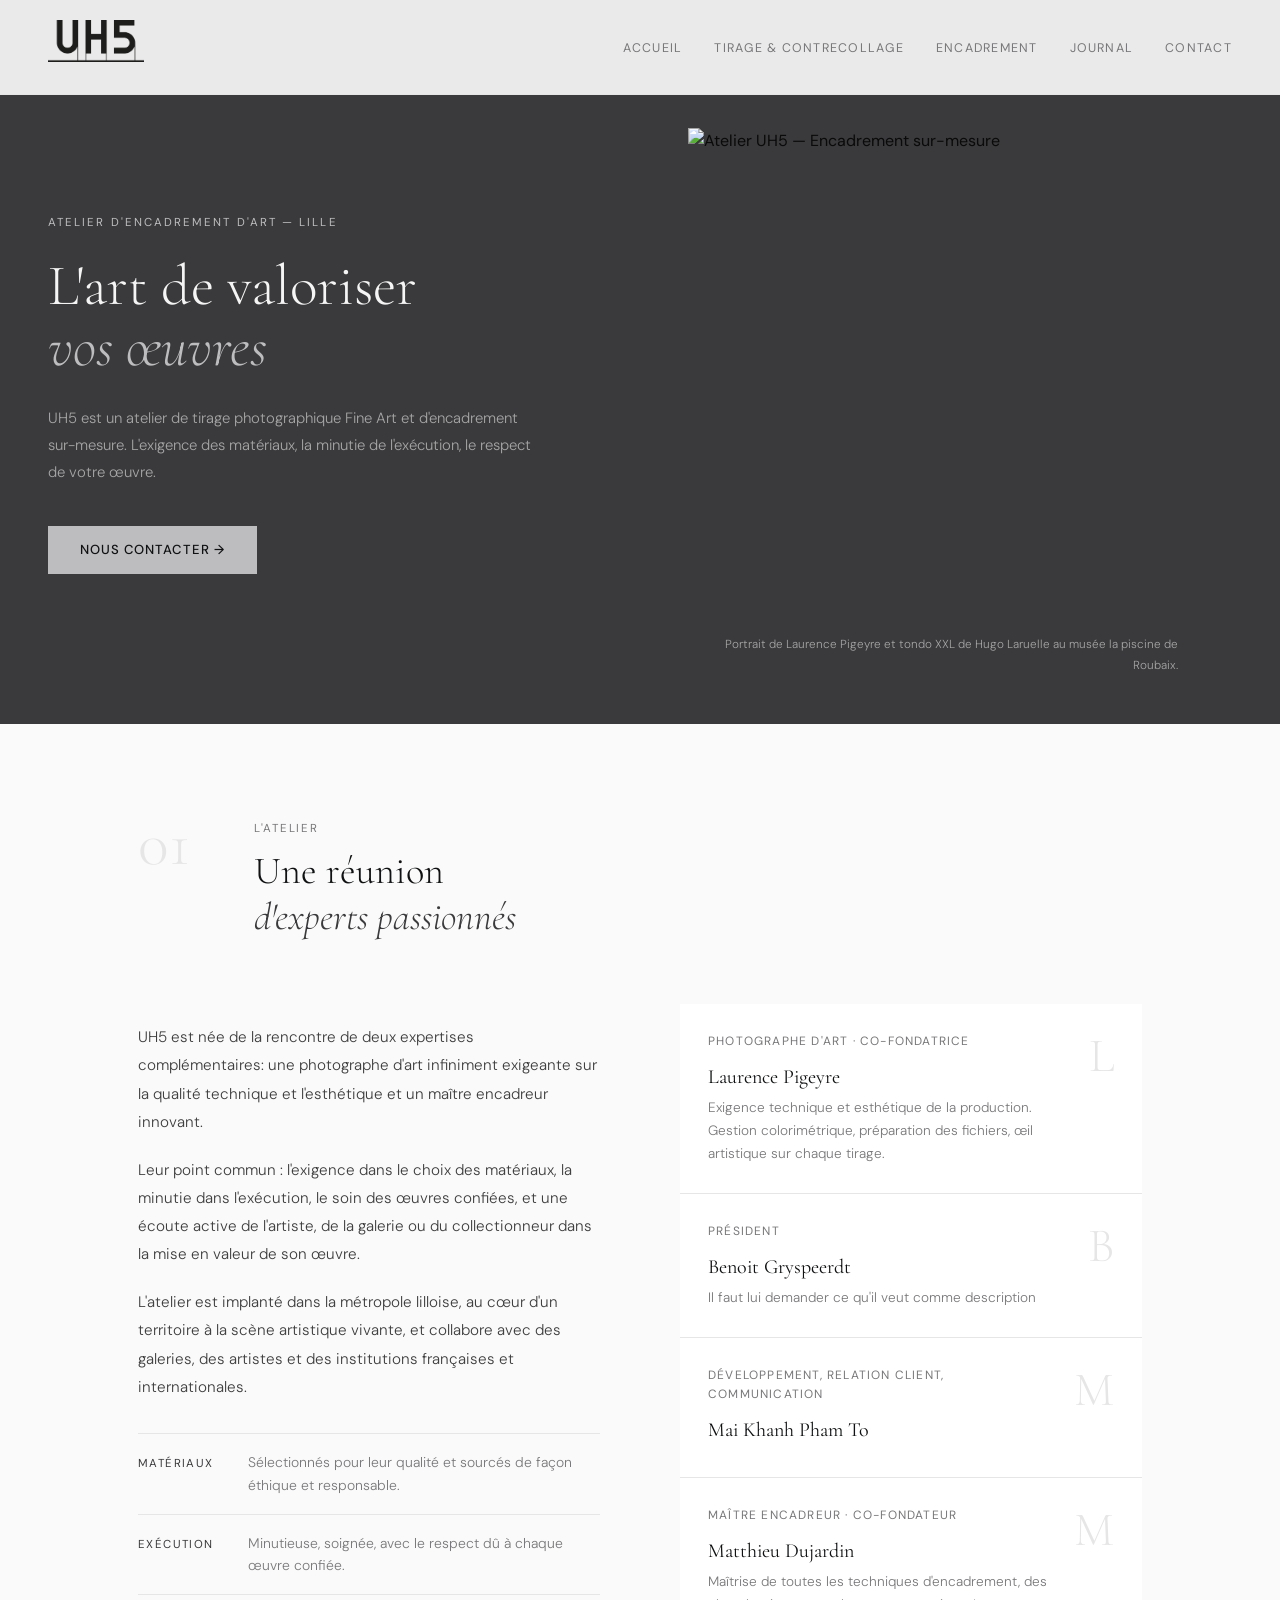
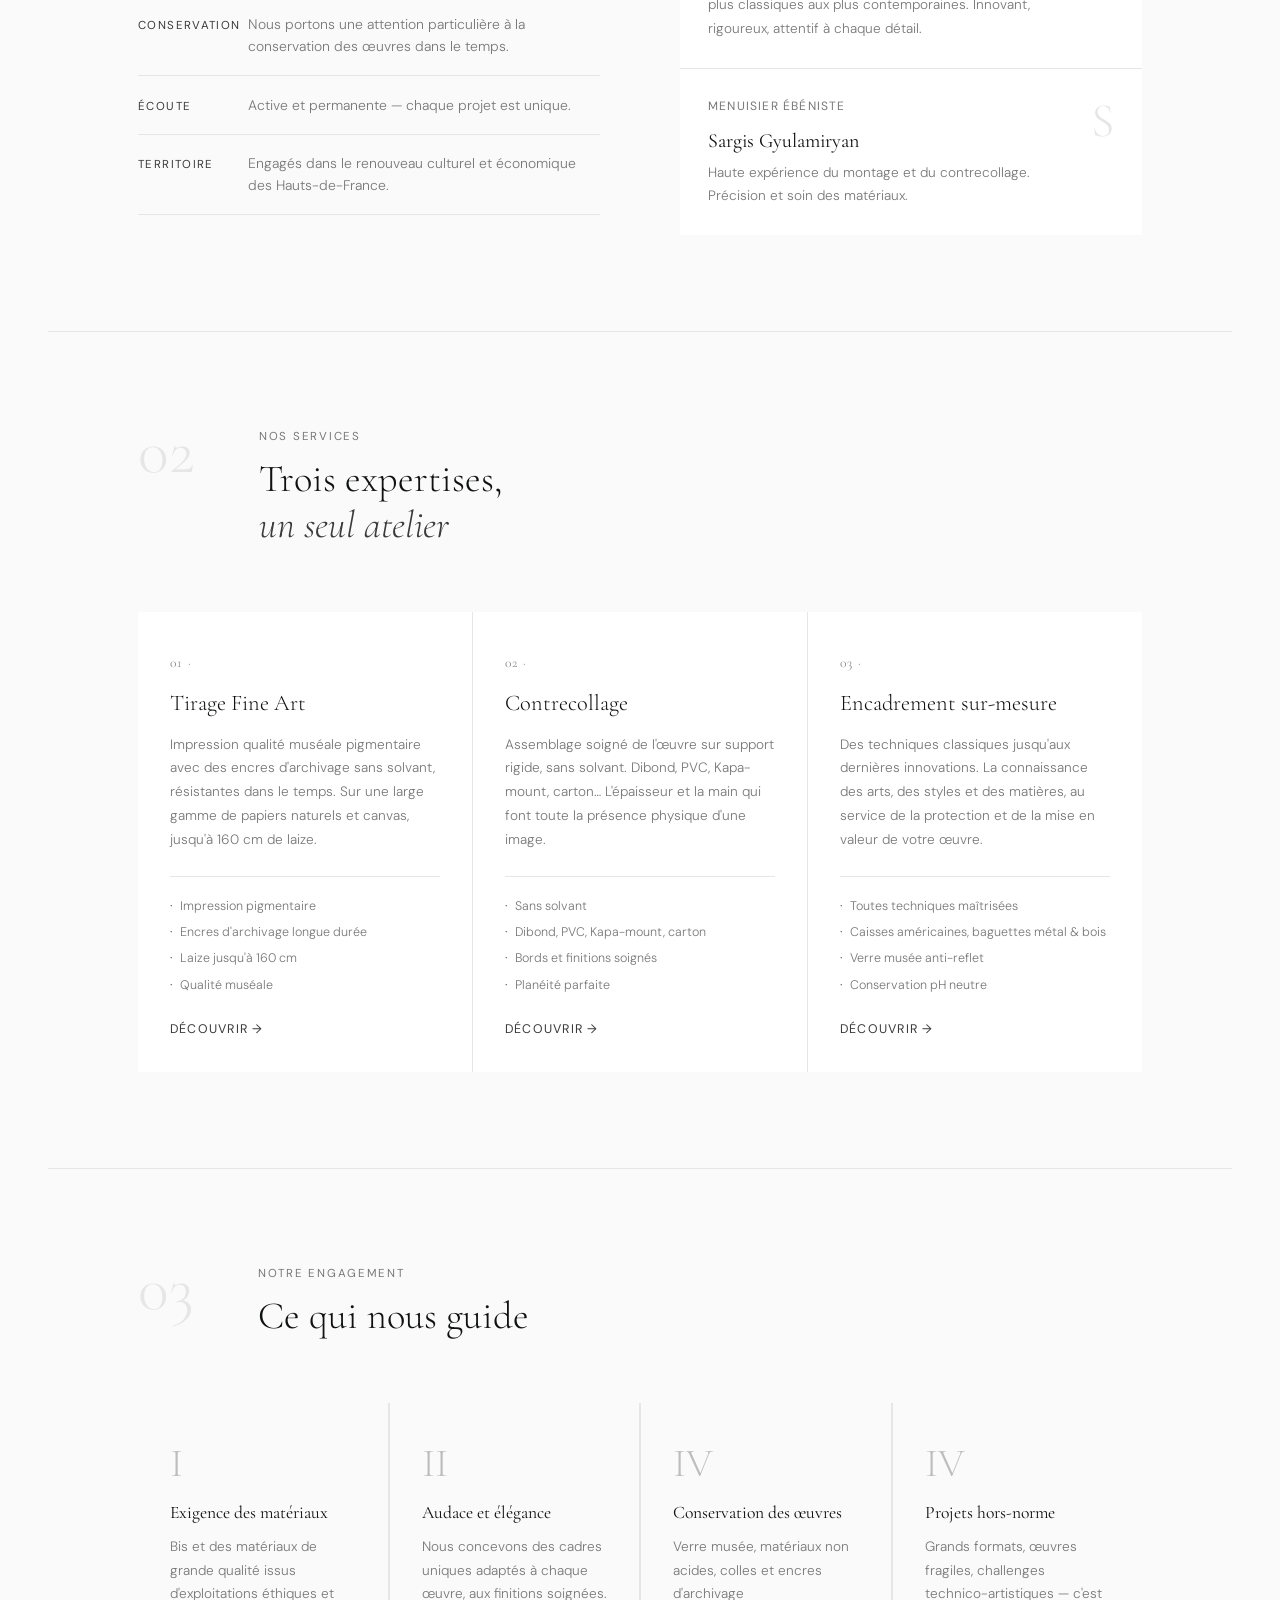
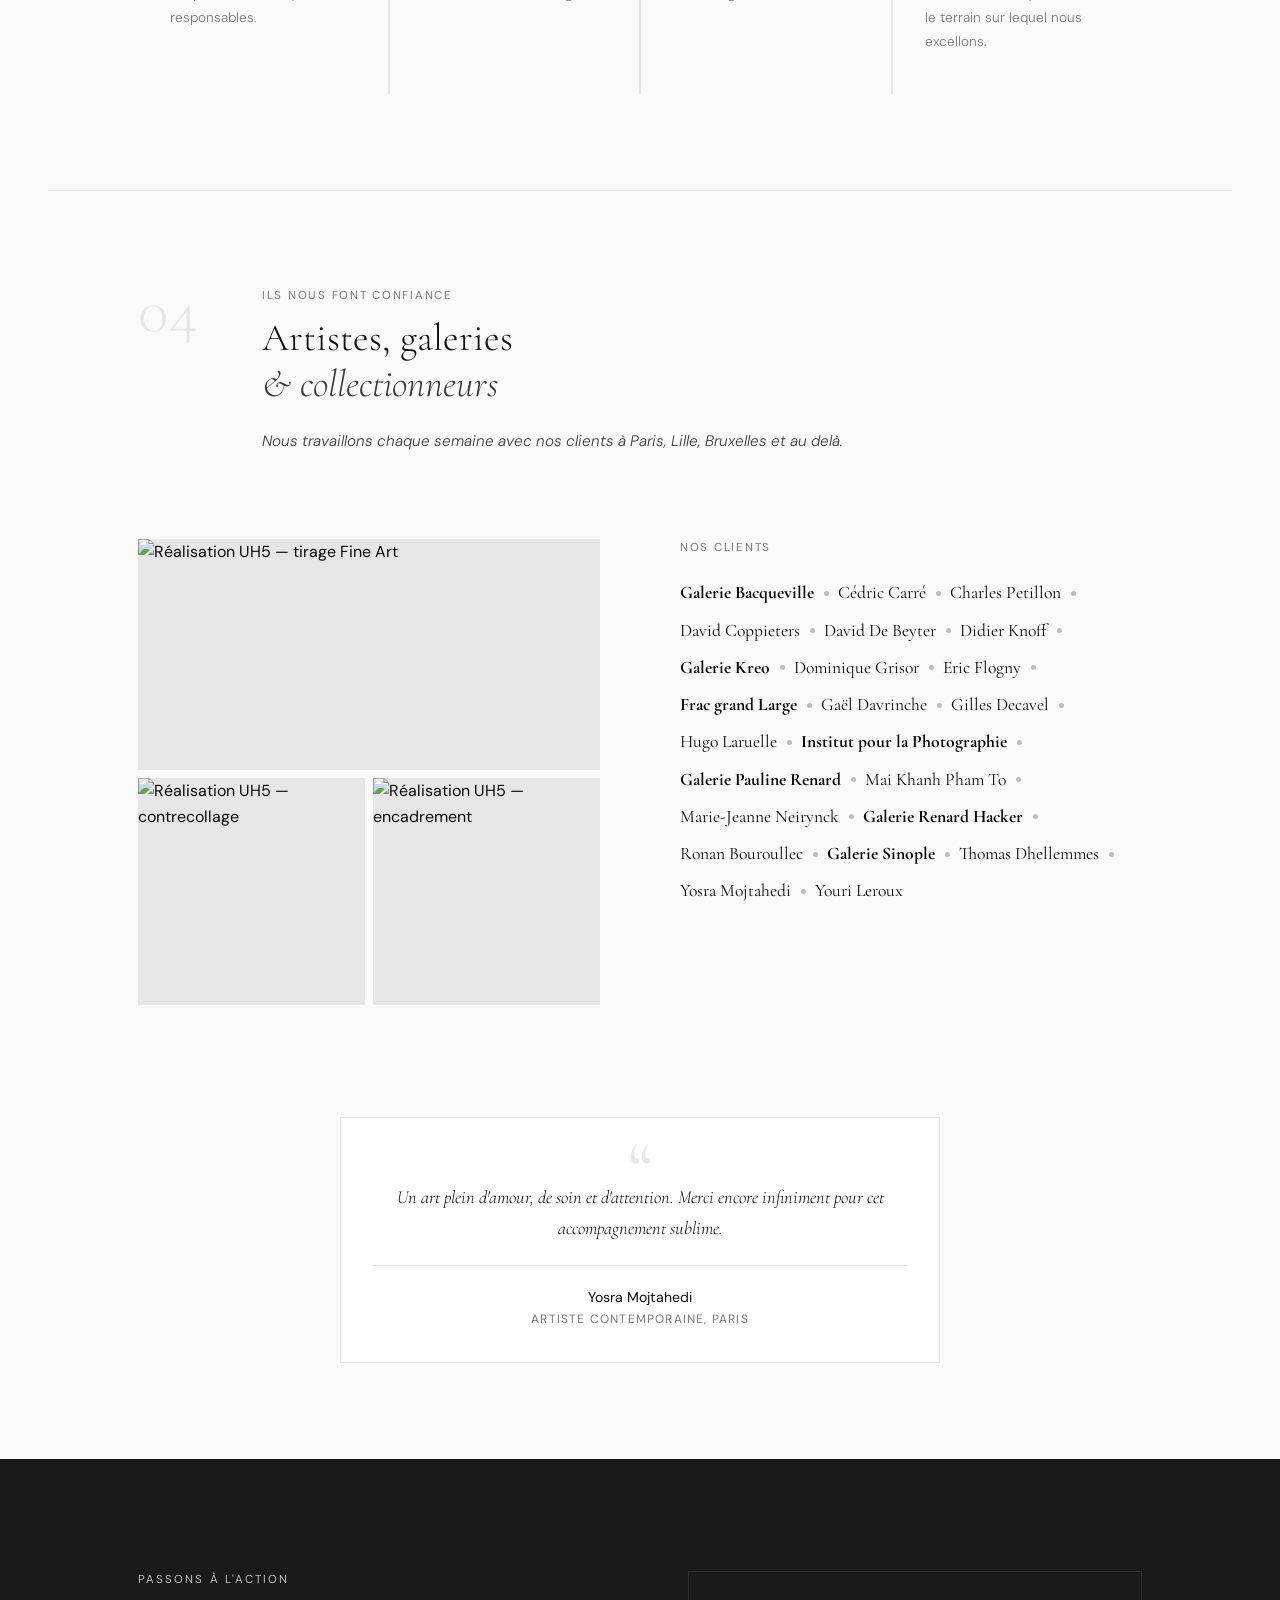
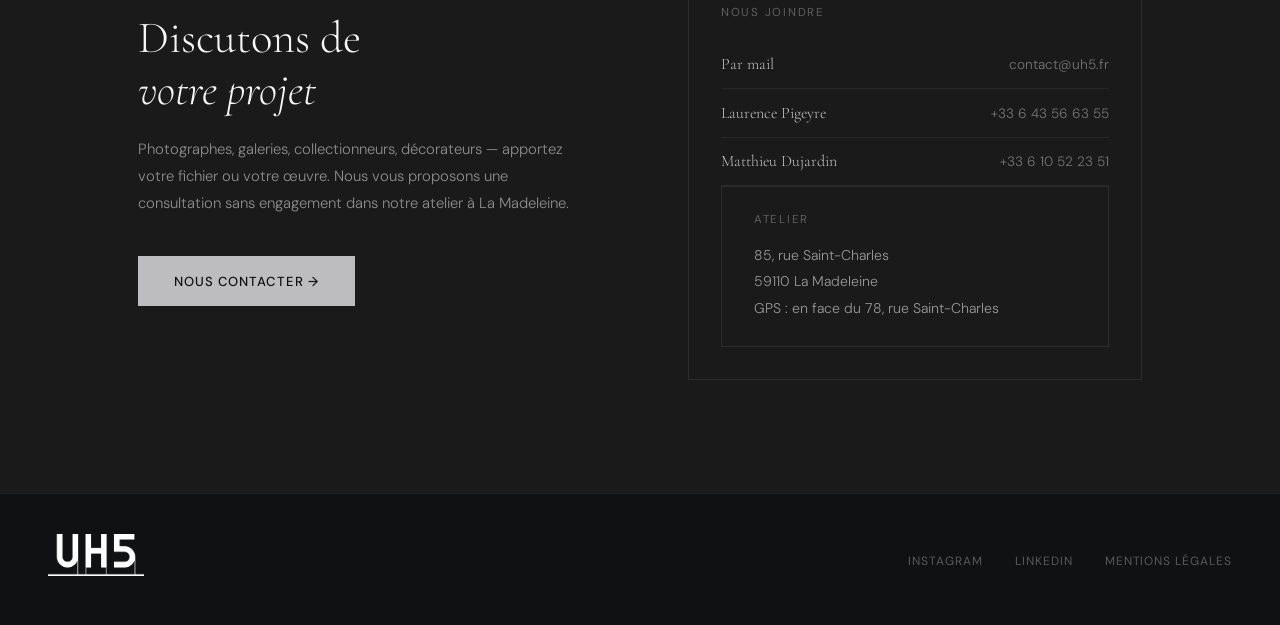
==== commit 048dd788: "new version" ====
--- a/index.html
+++ b/index.html
@@ -122,11 +122,27 @@
         <div class="team-grid">
           <div class="team-member">
             <div class="team-member-info">
-              <div class="team-member-role">Photographe d'art · Co-fondatrice & Présidente</div>
+              <div class="team-member-role">Photographe d'art · Co-fondatrice</div>
               <div class="team-member-name">Laurence Pigeyre</div>
               <p class="team-member-desc">Exigence technique et esthétique de la production. Gestion colorimétrique, préparation des fichiers, œil artistique sur chaque tirage.</p>
             </div>
             <div class="team-member-initial">L</div>
+          </div>
+          <div class="team-member">
+            <div class="team-member-info">
+              <div class="team-member-role">Président</div>
+              <div class="team-member-name">Benoit Gryspeerdt</div>
+              <p class="team-member-desc">Il faut lui demander ce qu'il veut comme description</p>
+            </div>
+            <div class="team-member-initial">B</div>
+          </div>
+          <div class="team-member">
+            <div class="team-member-info">
+              <div class="team-member-role">Développement, Relation client, Communication</div>
+              <div class="team-member-name">Mai Khanh Pham To</div>
+              <p class="team-member-desc"></p>
+            </div>
+            <div class="team-member-initial">M</div>
           </div>
           <div class="team-member">
             <div class="team-member-info">
@@ -148,7 +164,7 @@
       </div>
     </div>
   </section>
-
+<section class="divide-section"></section>
   <!-- Services -->
   <section class="services-section" id="services">
     <div class="container">
@@ -199,7 +215,7 @@
       </div>
     </div>
   </section>
-
+<section class="divide-section"></section>
   <!-- Engagements -->
   <section class="engagement-section">
     <div class="container">
@@ -322,16 +338,16 @@
 
 
 
-  <!-- CTA / Contact -->
+ <!-- CTA / Contact -->
   <section class="cta-section" id="contact">
     <div class="container">
       <div class="cta-grid">
         <div class="cta-left">
-          
+          <div class="cta-eyebrow">Passons à l'action</div>
           <h2 class="cta-title">Discutons de<br><em>votre projet</em></h2>
           <p class="cta-text">Photographes, galeries, collectionneurs, décorateurs — apportez votre fichier ou votre œuvre. Nous vous proposons une consultation sans engagement dans notre atelier à La Madeleine.</p>
           <div class="cta-buttons">
-            <a href="mailto:contact@uh5.fr" class="btn-primary">Nous contacter →</a>
+              <a href="mailto:contact@uh5.fr" class="btn-primary">Nous contacter →</a>
             </div>
         </div>
         <div class="cta-right">
@@ -341,7 +357,7 @@
               <span class="contact-name">Par mail</span>
               <span class="contact-tel">contact@uh5.fr</span>
             </div>
-            <div class="contact-person">
+             <div class="contact-person">
               <span class="contact-name">Laurence Pigeyre</span>
                <span><a class="contact-tel" href="tel:0643566355">+33 6 43 56 63 55</a></span>
             </div>
@@ -349,7 +365,6 @@
               <span class="contact-name">Matthieu Dujardin</span>
               <span><a class="contact-tel" href="tel:0610522351">+33 6 10 52 23 51</a></span>
             </div>
-          </div>
           <div class="address-block">
             <div class="address-title">Atelier</div>
             <div class="address-text">
@@ -409,4 +424,4 @@
   </script>
 
 </body>
-</html>
+</html>
--- a/style.css
+++ b/style.css
@@ -1,12 +1,11 @@
-
-    :root {
-      --black: #0e0d0c;
-      --off-white: #f5f3ee;
-      --warm-gray: #8a8479;
-      --light-gray: #e8e5de;
-      --accent: #b5a48a;
-      --accent-dark: #7a6b55;
-      --text: #2a2925;
+:root {
+      --black: #101112;
+      --off-white: #fafafa;
+      --warm-gray: #78787a;
+      --light-gray: #e6e6e7;
+      --accent: #bdbdbf;
+      --accent-dark: #3a3a3c;
+      --text: #0a0a0a;
       --serif: 'Cormorant Garamond', Georgia, serif;
       --sans: 'DM Sans', sans-serif;
     }
@@ -31,7 +30,7 @@
       align-items: center;
       justify-content: space-between;
       padding: 1.25rem 3rem;
-      background: rgba(245, 243, 238, 0.92);
+      background: rgba(250, 250, 250, 0.92);
       backdrop-filter: blur(12px);
       border-bottom: 1px solid var(--light-gray);
     }
@@ -114,7 +113,7 @@
       position: fixed;
       inset: 0;
       z-index: 199;
-      background: rgba(245, 243, 238, 0.98);
+      background: rgba(250, 250, 250, 0.98);
       backdrop-filter: blur(20px);
       display: flex;
       flex-direction: column;
@@ -196,12 +195,12 @@
 
     /* ─── HERO ─── */
     .hero {
-      min-height: 110vh;
-      background: linear-gradient(160deg, #1a1814 0%, #2e2a22 60%, #3d3628 100%);
+      background: var(--accent-dark);
       display: grid;
       grid-template-columns: 1fr 1fr;
       position: relative;
       overflow: hidden;
+      padding-bottom: 0;
     }
     .hero-left {
       
@@ -233,14 +232,14 @@
       font-size: clamp(2.8rem, 4.5vw, 5rem);
       font-weight: 300;
       line-height: 1.05;
-      color: #f0ece3;
+      color: #f5f5f5;
       margin-bottom: 1.75rem;
     }
     .hero-title em { font-style: italic; color: var(--accent); }
     .hero-tagline {
       font-size: .93rem;
       font-weight: 300;
-      color: rgba(240,236,227,.55);
+      color: rgba(255,255,255,.55);
       line-height: 1.8;
       max-width: 90%;
       margin-bottom: 2.5rem;
@@ -248,7 +247,7 @@
     .hero-legende {
       font-size: .73rem;
       font-weight: 300;
-      color: rgba(240,236,227,.55);
+      color: rgba(255,255,255,.55);
       line-height: 1.8;
       max-width: 90%;
       margin-top: 1rem;
@@ -271,7 +270,7 @@
       text-decoration: none;
       transition: background .2s, gap .2s;
     }
-    .hero-cta:hover { background: #c4b49a; gap: 1rem; }
+    .hero-cta:hover { background: #8c8c8c; gap: 1rem; }
 
 
  
@@ -348,13 +347,13 @@
       display: grid;
       grid-template-columns: 1fr 1fr;
       gap: 5rem;
-      align-items: start;
+      align-items: center;
     }
     .about-body p {
       font-size: .95rem;
       font-weight: 300;
       line-height: 1.85;
-      color: #4a4740;
+      color: #3d3d3d;
       margin-bottom: 1.25rem;
     }
     .about-values {
@@ -428,18 +427,19 @@
     }
 
     /* ─── SERVICES ─── */
-    .services-section { background: var(--black); }
-    .services-section .section-num { color: rgba(255,255,255,.05); }
-    .services-section .section-label { color: var(--accent); }
-    .services-section .section-title { color: #f0ece3; }
+    .services-section { background: var(--off-white); }
+    .services-section .section-num { color: var(--light-gray); }
+    .services-section .section-label { color: var(--warm-gray); }
+    .services-section .section-title { color: var(--black); }
+    .services-section .section-title em { color: var(--accent-dark); }
     .services-grid {
       display: grid;
       grid-template-columns: repeat(3, 1fr);
       gap: 1px;
-      background: rgba(255,255,255,.06);
+      background: var(--light-gray);
     }
     .service-card {
-      background: #1a1814;
+      background: #ffffff;
       padding: 2.5rem 2rem 2rem;
       display: flex;
       flex-direction: column;
@@ -453,31 +453,31 @@
       position: absolute;
       top: 0; left: 0; right: 0;
       height: 1px;
-      background: var(--accent);
+      background: var(--accent-dark);
       transform: scaleX(0);
       transform-origin: left;
       transition: transform .3s;
     }
-    .service-card:hover { background: #221e18; }
+    .service-card:hover { background: #f5f5f5; }
     .service-card:hover::before { transform: scaleX(1); }
     .service-card-num {
       font-family: var(--serif);
       font-size: .85rem;
       font-weight: 300;
-      color: rgba(181,164,138,.4);
+      color: var(--warm-gray);
       letter-spacing: .1em;
     }
     .service-card h3 {
       font-family: var(--serif);
       font-size: 1.4rem;
       font-weight: 300;
-      color: #f0ece3;
+      color: var(--black);
       line-height: 1.2;
     }
     .service-card p {
       font-size: .85rem;
       font-weight: 300;
-      color: rgba(240,236,227,.5);
+      color: var(--warm-gray);
       line-height: 1.75;
       flex: 1;
     }
@@ -488,7 +488,7 @@
       font-size: .78rem;
       letter-spacing: .1em;
       text-transform: uppercase;
-      color: var(--accent);
+      color: var(--accent-dark);
       text-decoration: none;
       transition: gap .2s;
       margin-top: .5rem;
@@ -497,7 +497,7 @@
     .service-specs {
       margin-top: .5rem;
       padding-top: 1.25rem;
-      border-top: 1px solid rgba(255,255,255,.07);
+      border-top: 1px solid var(--light-gray);
       display: flex;
       flex-direction: column;
       gap: .4rem;
@@ -505,18 +505,18 @@
     .service-spec {
       font-size: .78rem;
       font-weight: 300;
-      color: rgba(240,236,227,.3);
+      color: var(--warm-gray);
       display: flex;
       align-items: center;
       gap: .5rem;
     }
     .service-spec::before {
       content: '·';
-      color: var(--accent);
+      color: var(--accent-dark);
     }
 
     /* ─── ENGAGEMENT ─── */
-    .engagement-section { background: var(--off-white); border-top: 1px solid var(--light-gray); }
+    .engagement-section { background: var(--off-white);  }
     .engagement-grid {
       display: grid;
       grid-template-columns: repeat(4, 1fr);
@@ -528,7 +528,7 @@
       padding: 2.5rem 2rem;
       transition: background .2s;
     }
-    .engagement-item:hover { background: #eceae3; }
+    .engagement-item:hover { background: #ececec; }
     .engagement-num {
       font-family: var(--serif);
       font-size: 2.5rem;
@@ -550,7 +550,7 @@
       color: var(--warm-gray);
       line-height: 1.75;
     }
-   .divide-section { background: var(--black);padding: 0; height: 1px; }
+   .divide-section { background: var(--light-gray);padding: 0; height: 1px; margin-right: 3rem;margin-left: 3rem;}
 
     /* ─── RÉFÉRENCES ─── */
     .ref-section { background: var(--off-white); }
@@ -592,7 +592,7 @@
       font-size: .95rem;
       line-height: 1.85;
       font-weight: 300;
-      color: #4a4740;
+      color: #3d3d3d;
       margin-top: 1.25rem;
       margin-bottom: 1.25rem;
 
@@ -629,9 +629,11 @@
 
     /* Clients */
     .ref-right {
-      display: flex;
-      flex-direction: column;
-      gap: 3rem;
+      display: contents;
+    }
+    .ref-clients {
+      grid-column: 2;
+      grid-row: 1;
     }
     .ref-clients-label {
       font-size: .72rem;
@@ -667,6 +669,12 @@
 
     /* Témoignage */
     .ref-testimonial {
+      grid-column: 1 / -1;
+      grid-row: 2;
+      justify-self: center;
+      text-align: center;
+      max-width: 600px;
+      margin-top: 2rem;
       padding: 2rem;
       border: 1px solid var(--light-gray);
       background: #fff;
@@ -681,7 +689,8 @@
       color: var(--light-gray);
       position: absolute;
       top: 1.25rem;
-      left: 1.5rem;
+      left: 50%;
+      transform: translateX(-50%);
       pointer-events: none;
     }
     .ref-testimonial-text {
@@ -696,6 +705,9 @@
       z-index: 1;
     }
     .ref-testimonial-author {
+      display: flex;
+      flex-direction: column;
+      align-items: center;
       margin-top: 1.25rem;
       padding-top: 1.25rem;
       border-top: 1px solid var(--light-gray);
@@ -725,7 +737,7 @@
       font-size: .95rem;
       font-weight: 300;
       line-height: 1.85;
-      color: #4a4740;
+      color: #3d3d3d;
       margin-bottom: 1.25rem;
     }
     .specs-list {
@@ -793,11 +805,11 @@
     /* CONTRE-COLLAGE */
     .contrecollage-section {
       background: var(--black);
-      color: #f0ece3;
+      color: #f5f5f5;
     }
     .contrecollage-section .section-num { color: rgba(255,255,255,.06); }
     .contrecollage-section .section-label { color: var(--accent); }
-    .contrecollage-section .section-title { color: #f0ece3; }
+    .contrecollage-section .section-title { color: #f5f5f5; }
     .cc-grid {
       display: grid;
       grid-template-columns: 1fr 1fr;
@@ -808,7 +820,7 @@
       font-size: .95rem;
       font-weight: 300;
       line-height: 1.85;
-      color: rgba(240,236,227,.65);
+      color: rgba(255,255,255,.65);
       margin-bottom: 1.25rem;
     }
     .cc-supports {
@@ -822,12 +834,12 @@
       border: 1px solid rgba(255,255,255,.1);
       font-size: .85rem;
       font-weight: 300;
-      color: rgba(240,236,227,.8);
+      color: rgba(255,255,255,.8);
       letter-spacing: .03em;
     }
     .cc-process {
       padding-left: 2rem;
-      border-left: 1px solid rgba(181,164,138,.2);
+      border-left: 1px solid rgba(160,160,163,.2);
     }
     .cc-process-title {
       font-family: var(--serif);
@@ -846,7 +858,7 @@
       font-family: var(--serif);
       font-size: .85rem;
       font-weight: 300;
-      color: rgba(181,164,138,.5);
+      color: rgba(160,160,163,.5);
       padding-top: .1rem;
       flex-shrink: 0;
       width: 24px;
@@ -854,13 +866,13 @@
     .cc-step-content h4 {
       font-size: .9rem;
       font-weight: 400;
-      color: #f0ece3;
+      color: #f5f5f5;
       margin-bottom: .25rem;
     }
     .cc-step-content p {
       font-size: .83rem;
       font-weight: 300;
-      color: rgba(240,236,227,.5);
+      color: rgba(255,255,255,.5);
       line-height: 1.7;
       margin-bottom: 0;
     }
@@ -877,7 +889,7 @@
       background: var(--off-white);
       transition: background .2s;
     }
-    .benefit-item:hover { background: #eceae3; }
+    .benefit-item:hover { background: #ececec; }
     .benefit-icon {
       width: 32px;
       height: 32px;
@@ -906,7 +918,7 @@
     /* ─── CTA FINAL ─── */
      
     .cta-section {
-      background: #1e1c18;
+      background: #1a1a1a;
       padding: 7rem 0;
     }
     .cta-grid {
@@ -927,7 +939,7 @@
       font-family: var(--serif);
       font-size: clamp(2rem, 3.5vw, 3rem);
       font-weight: 300;
-      color: #f0ece3;
+      color: #f5f5f5;
       line-height: 1.15;
       margin-bottom: 1.25rem;
     }
@@ -935,7 +947,7 @@
     .cta-text {
       font-size: .93rem;
       font-weight: 300;
-      color: rgba(240,236,227,.5);
+      color: rgba(255,255,255,.5);
       line-height: 1.8;
       margin-bottom: 2.5rem;
     }
@@ -958,14 +970,14 @@
       text-decoration: none;
       transition: background .2s;
     }
-    .btn-primary:hover { background: #c4b49a; }
+    .btn-primary:hover { background: #8c8c8c; }
     .btn-secondary {
       display: inline-flex;
       align-items: center;
       gap: .6rem;
       padding: .9rem 2.25rem;
       border: 1px solid rgba(255,255,255,.15);
-      color: rgba(240,236,227,.65);
+      color: rgba(255,255,255,.65);
       font-size: .82rem;
       font-weight: 400;
       letter-spacing: .08em;
@@ -973,7 +985,7 @@
       text-decoration: none;
       transition: border-color .2s, color .2s;
     }
-    .btn-secondary:hover { border-color: rgba(255,255,255,.4); color: #f0ece3; }
+    .btn-secondary:hover { border-color: rgba(255,255,255,.4); color: #f5f5f5; }
 
     .cta-right { }
     .contact-block {
@@ -985,7 +997,7 @@
       font-size: .72rem;
       letter-spacing: .15em;
       text-transform: uppercase;
-      color: rgba(240,236,227,.3);
+      color: rgba(255,255,255,.3);
       margin-bottom: 1.25rem;
     }
     .contact-person {
@@ -1000,12 +1012,12 @@
       font-family: var(--serif);
       font-size: 1rem;
       font-weight: 300;
-      color: rgba(240,236,227,.75);
+      color: rgba(255,255,255,.75);
     }
     .contact-tel {
       font-size: .85rem;
       font-weight: 300;
-      color: rgba(240,236,227,.4);
+      color: rgba(255,255,255,.4);
       text-decoration: none;
       
       ;
@@ -1018,13 +1030,13 @@
       font-size: .72rem;
       letter-spacing: .15em;
       text-transform: uppercase;
-      color: rgba(240,236,227,.3);
+      color: rgba(255,255,255,.3);
       margin-bottom: .75rem;
     }
     .address-text {
       font-size: .88rem;
       font-weight: 300;
-      color: rgba(240,236,227,.55);
+      color: rgba(255,255,255,.55);
       line-height: 1.9;
     }
 
@@ -1043,7 +1055,7 @@
       font-weight: 300;
       letter-spacing: .18em;
       text-transform: uppercase;
-      color: rgba(240,236,227,.4);
+      color: rgba(255,255,255,.4);
     }
     .footer-links {
       display: flex;
@@ -1054,11 +1066,11 @@
       font-size: .75rem;
       letter-spacing: .08em;
       text-transform: uppercase;
-      color: rgba(240,236,227,.3);
+      color: rgba(255,255,255,.3);
       text-decoration: none;
       transition: color .2s;
     }
-    .footer-links a:hover { color: rgba(240,236,227,.7); }
+    .footer-links a:hover { color: rgba(255,255,255,.7); }
 
     /* ─── ANIMATIONS ─── */
     @keyframes fadeUp {
@@ -1077,13 +1089,13 @@
     @media (max-width: 960px) {
     
       nav { padding: 1rem 1.5rem; }
-      .nav-menu { padding: 5rem 1.5rem 2rem; }
+      .nav-menu { padding: 6rem 1rem 2rem; }
       .hero { grid-template-columns: 1fr; min-height: auto; }
-      .hero-left { min-height: 90vh; padding: 7rem 1.5rem 4rem; }
+      .hero-left { min-height: 60vh; padding: 7rem 1.5rem 4rem; }
       .hero-right { padding: 3rem 1.5rem; }
       .hero-right-top { position: static; margin-bottom: 2rem; }
       .container { padding: 0 1.5rem; }
-      section { padding: 1rem 0; }
+      section { padding: 3rem 0; }
       .about-grid { grid-template-columns: 1fr; gap: 3rem; }
       .benefits-grid { grid-template-columns: 1fr; }
       .tirage-grid { grid-template-columns: 1fr; }
@@ -1098,11 +1110,13 @@
        .ref-header { gap: 1.5rem; }
       .ref-num { font-size: 2.5rem; }
       .ref-body { grid-template-columns: 1fr; gap: 3rem; }
+      .ref-clients { grid-column: 1; grid-row: auto; }
+      .ref-testimonial { grid-column: 1; grid-row: auto; max-width: 100%; margin-top: 0; }
     }
     
     @media (max-width: 600px) {
       .engagement-grid { grid-template-columns: 1fr; }
-      .cta-buttons { flex-direction: column; }
+
     }
     
     
@@ -1130,5 +1144,4 @@
     .hero-right {
       display : none;
     }
-     }
-
+     }
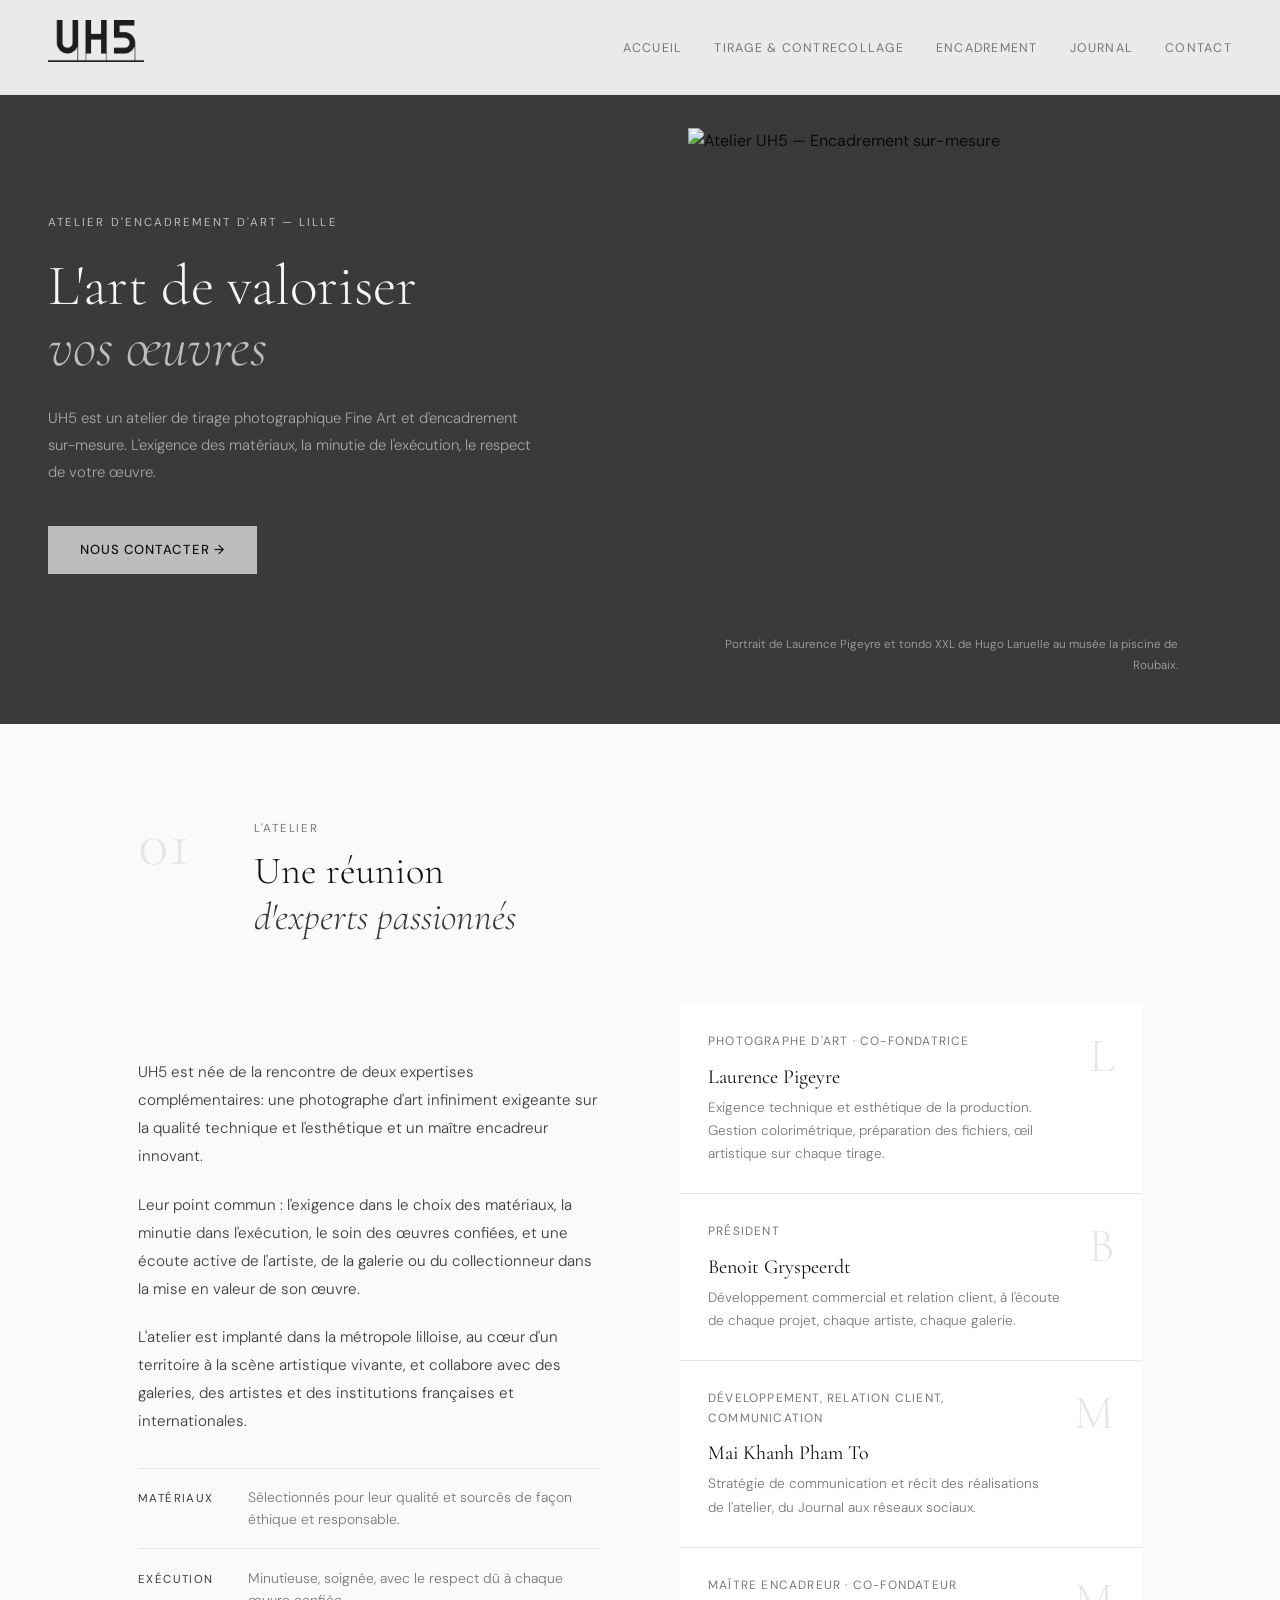
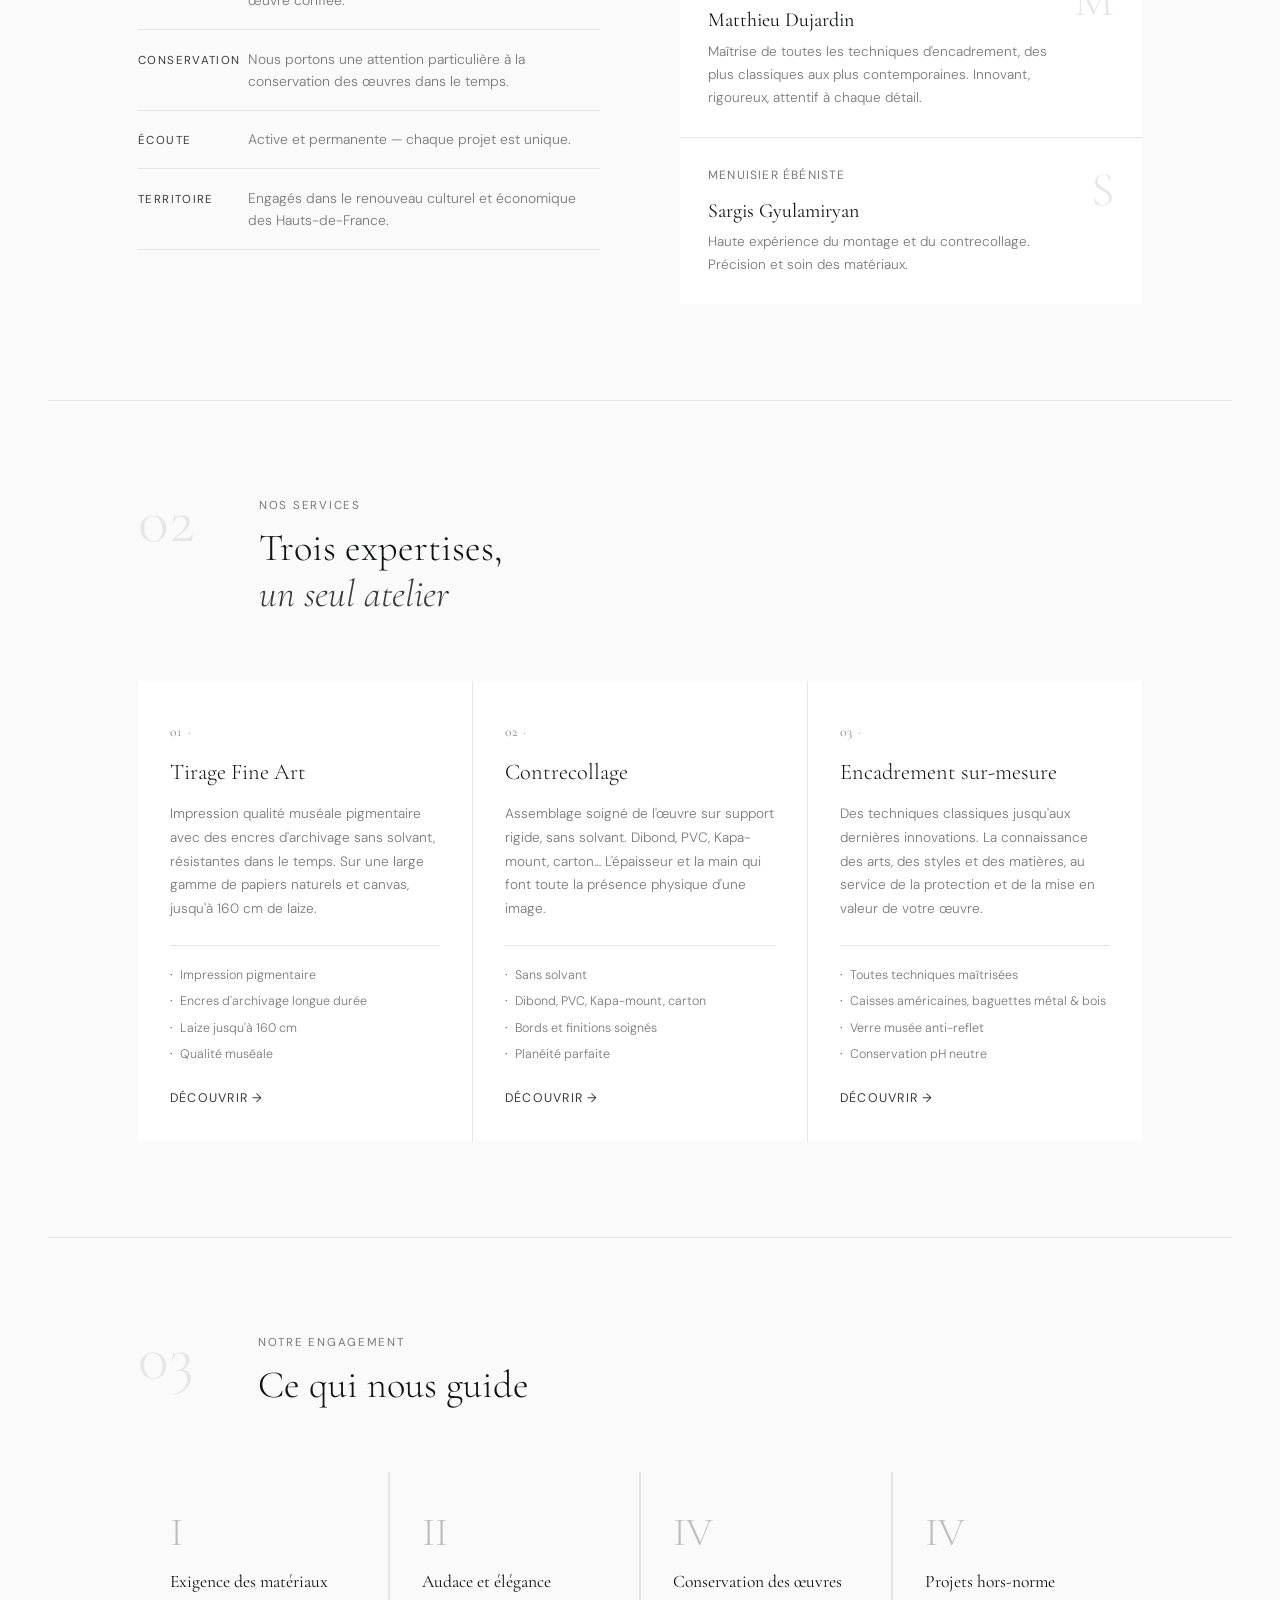
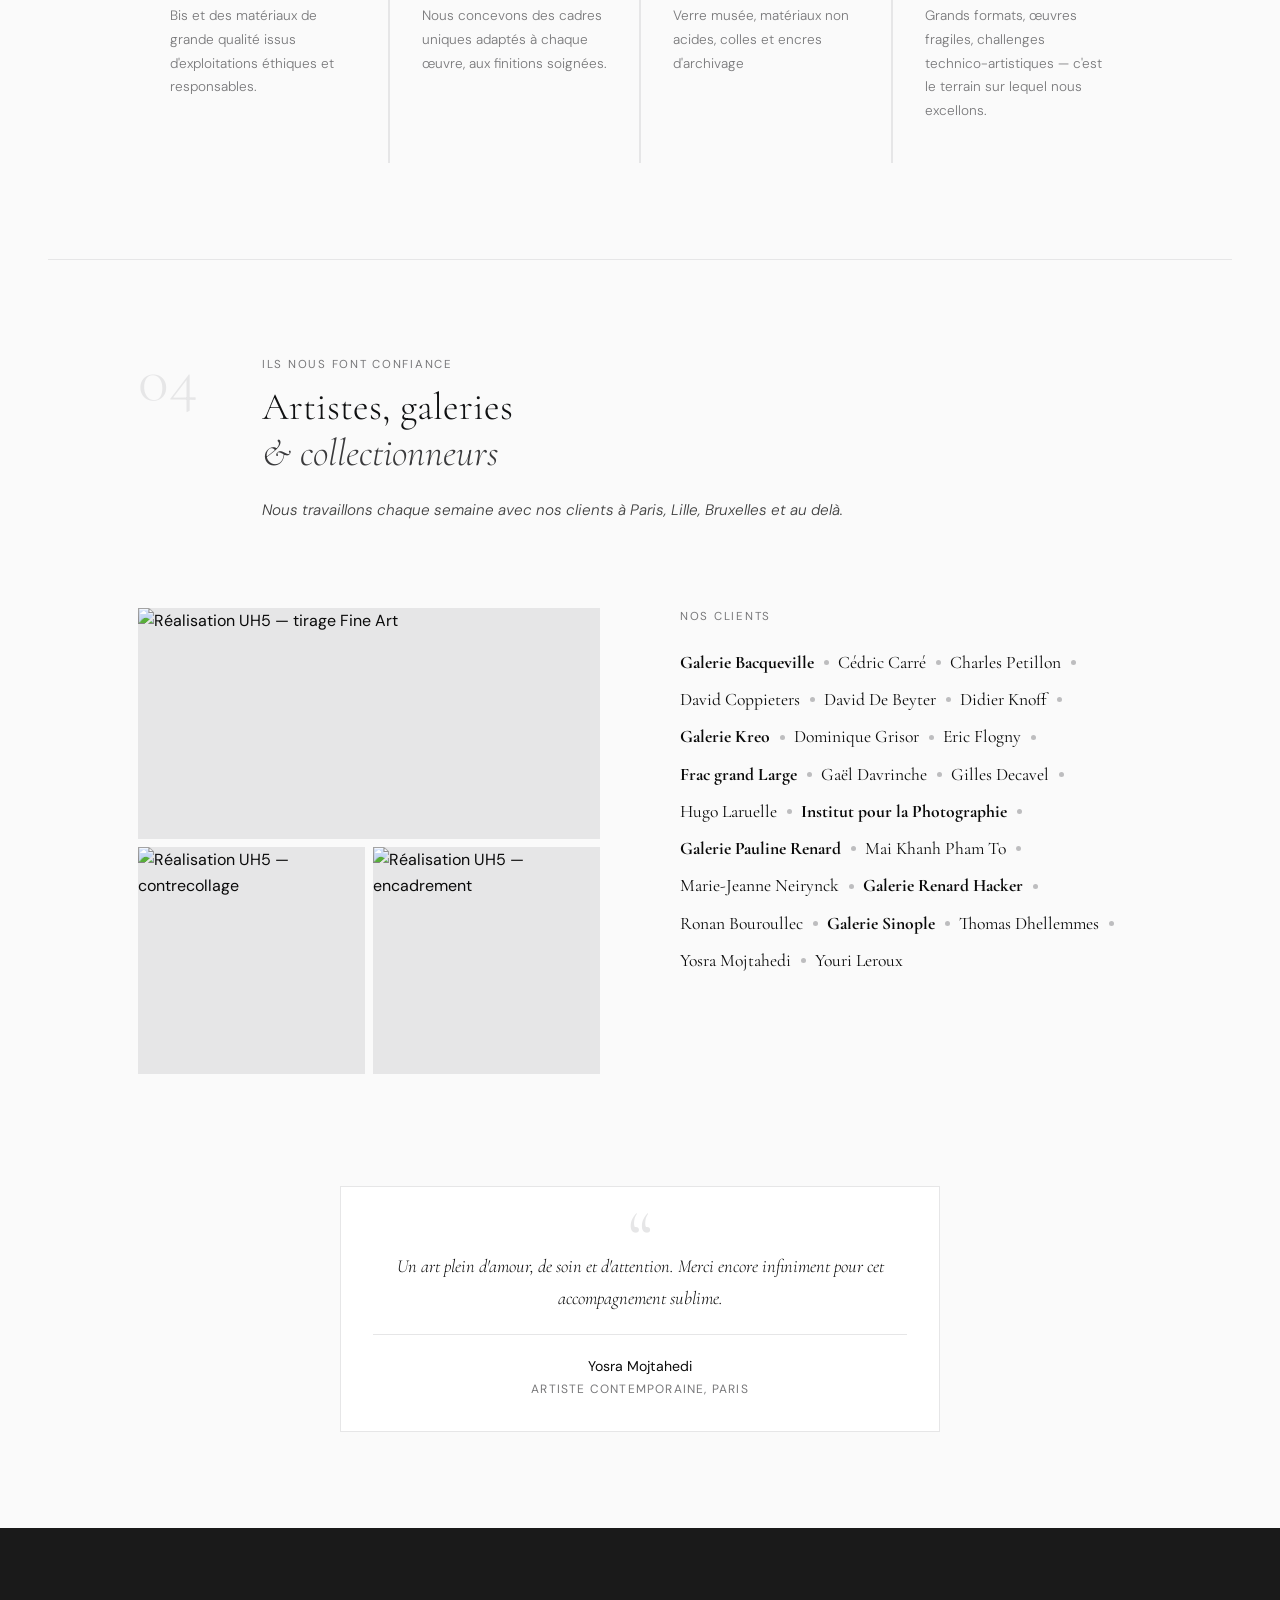
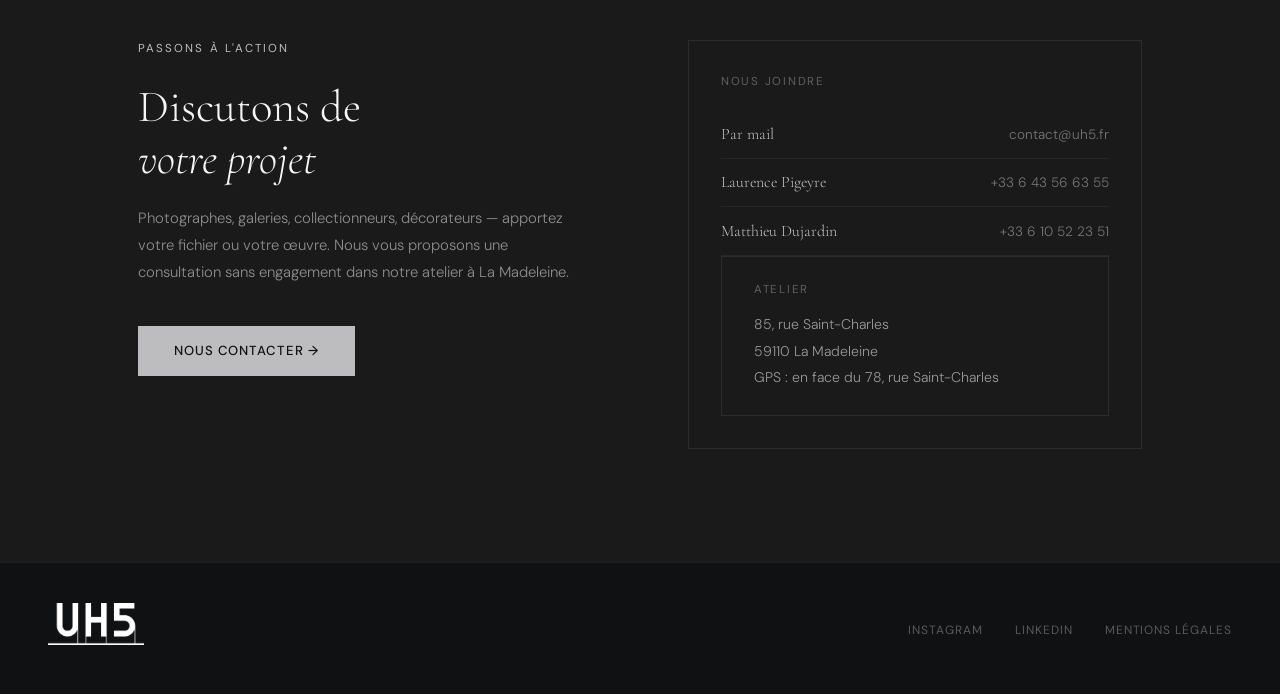
==== commit 590e76aa: "descritpion" ====
--- a/index.html
+++ b/index.html
@@ -132,7 +132,7 @@
             <div class="team-member-info">
               <div class="team-member-role">Président</div>
               <div class="team-member-name">Benoit Gryspeerdt</div>
-              <p class="team-member-desc">Il faut lui demander ce qu'il veut comme description</p>
+              <p class="team-member-desc">Développement commercial et relation client, à l'écoute de chaque projet, chaque artiste, chaque galerie. </p>
             </div>
             <div class="team-member-initial">B</div>
           </div>
@@ -140,7 +140,7 @@
             <div class="team-member-info">
               <div class="team-member-role">Développement, Relation client, Communication</div>
               <div class="team-member-name">Mai Khanh Pham To</div>
-              <p class="team-member-desc"></p>
+              <p class="team-member-desc">Stratégie de communication et récit des réalisations de l'atelier, du Journal aux réseaux sociaux.</p>
             </div>
             <div class="team-member-initial">M</div>
           </div>
